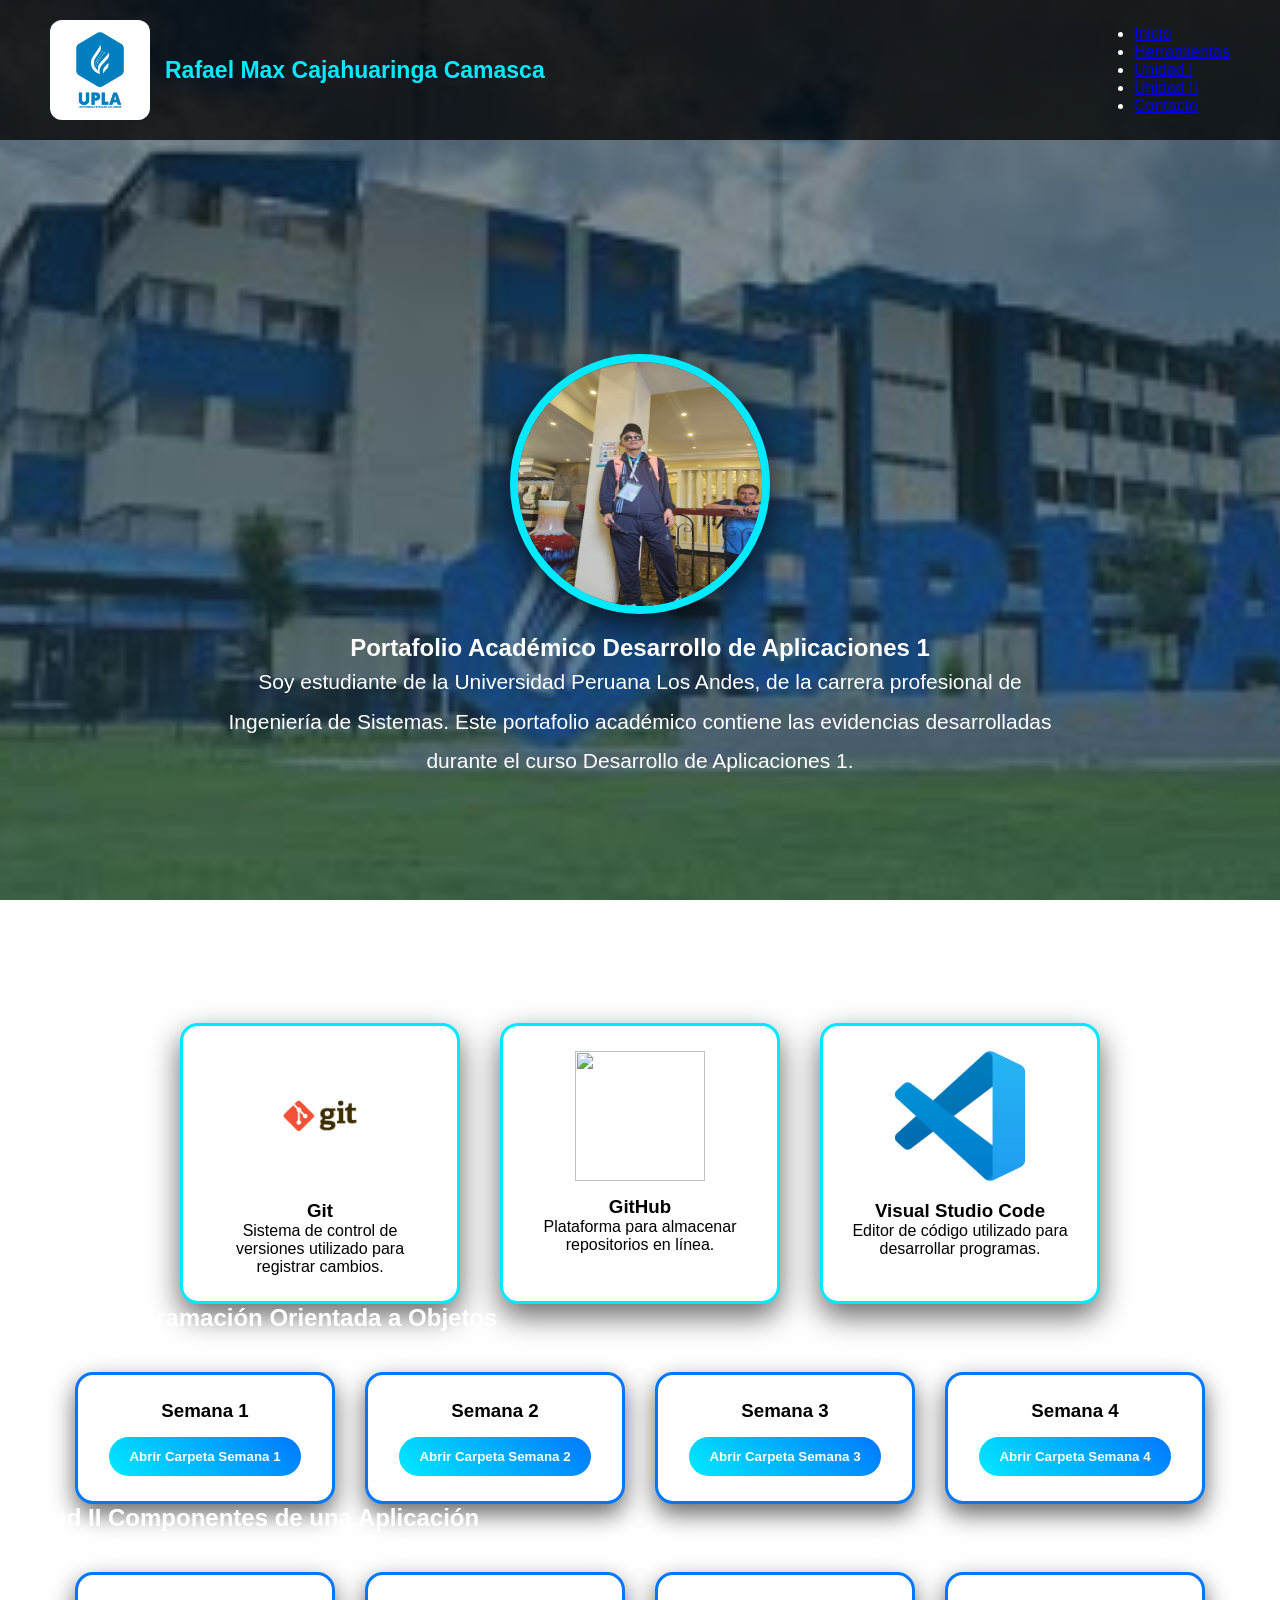
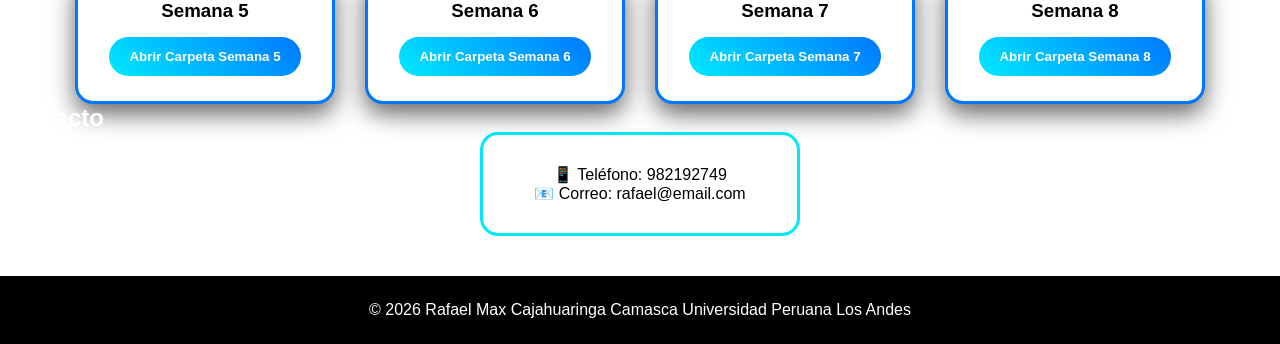
==== index.html @ 5b0b373f "SI RAFA" ====
<!DOCTYPE html>
<html lang="es">

<head>

<meta charset="UTF-8">
<meta name="viewport" content="width=device-width, initial-scale=1.0">

<title>Portafolio Académico</title>

<link rel="stylesheet" href="styles.css">

<link rel="stylesheet"
href="https://cdnjs.cloudflare.com/ajax/libs/font-awesome/6.5.0/css/all.min.css">

</head>

<body>

<!-- NAVBAR -->

<nav>

<div class="logo">

<img src="logo.png" class="logo-img">

<span>
Rafael Max Cajahuaringa Camasca
</span>

</div>

<ul>

<li><a href="#inicio">Inicio</a></li>
<li><a href="#herramientas">Herramientas</a></li>
<li><a href="#unidad1">Unidad I</a></li>
<li><a href="#unidad2">Unidad II</a></li>
<li><a href="#contacto">Contacto</a></li>

</ul>

</nav>

<!-- HERO -->

<section id="inicio" class="hero">

<img src="Rafa.jpeg" class="foto-perfil">

<h1>

Portafolio Académico  
Desarrollo de Aplicaciones 1

</h1>

<p class="descripcion">

Soy estudiante de la Universidad Peruana Los Andes,
de la carrera profesional de Ingeniería de Sistemas.
Este portafolio académico contiene las evidencias
desarrolladas durante el curso Desarrollo de Aplicaciones 1.

</p>

</section>

<!-- HERRAMIENTAS -->

<section id="herramientas">

<h2>Herramientas Utilizadas</h2>

<div class="tools">

<div class="tool">

<img src="GITP.png">

<h3>Git</h3>

<p>

Sistema de control de versiones
utilizado para registrar cambios.

</p>

</div>

<div class="tool">

<img src="GIB.jpg">

<h3>GitHub</h3>

<p>

Plataforma para almacenar
repositorios en línea.

</p>

</div>

<div class="tool">

<img src="VISUAL.jpg">

<h3>Visual Studio Code</h3>

<p>

Editor de código utilizado
para desarrollar programas.

</p>

</div>

</div>

</section>

<!-- UNIDAD I -->

<section id="unidad1">

<h2>

Unidad I  
Programación Orientada a Objetos

</h2>

<div class="galeria">

<div class="semana">

<h3>Semana 1</h3>

<a href="Semana1/">

<button>
Abrir Carpeta Semana 1
</button>

</a>

</div>

<div class="semana">

<h3>Semana 2</h3>

<a href="Semana2/">

<button>
Abrir Carpeta Semana 2
</button>

</a>

</div>

<div class="semana">

<h3>Semana 3</h3>

<a href="Semana3/">

<button>
Abrir Carpeta Semana 3
</button>

</a>

</div>

<div class="semana">

<h3>Semana 4</h3>

<a href="Semana4/">

<button>
Abrir Carpeta Semana 4
</button>

</a>

</div>

</div>

</section>

<!-- UNIDAD II -->

<section id="unidad2">

<h2>

Unidad II  
Componentes de una Aplicación

</h2>

<div class="galeria">

<div class="semana">

<h3>Semana 5</h3>

<a href="Semana5/">

<button>
Abrir Carpeta Semana 5
</button>

</a>

</div>

<div class="semana">

<h3>Semana 6</h3>

<a href="Semana6/">

<button>
Abrir Carpeta Semana 6
</button>

</a>

</div>

<div class="semana">

<h3>Semana 7</h3>

<a href="Semana7/">

<button>
Abrir Carpeta Semana 7
</button>

</a>

</div>

<div class="semana">

<h3>Semana 8</h3>

<a href="Semana8/">

<button>
Abrir Carpeta Semana 8
</button>

</a>

</div>

</div>

</section>

<!-- CONTACTO -->

<section id="contacto">

<h2>Contacto</h2>

<div class="contacto-box">

<p>
📱 Teléfono: 982192749
</p>

<p>
📧 Correo: rafael@email.com
</p>

</div>

</section>

<footer>

<p>

© 2026  
Rafael Max Cajahuaringa Camasca  
Universidad Peruana Los Andes

</p>

</footer>

</body>

</html>
---- styles.css ----
*{
margin:0;
padding:0;
box-sizing:border-box;
font-family:'Segoe UI',sans-serif;
}

/* FONDO UPLA MENOS OPACO */

body{

background:
linear-gradient(
rgba(15,32,39,0.55),
rgba(32,58,67,0.55),
rgba(44,83,100,0.55)
),
url("UPLA.jpg");

background-size:cover;
background-position:center;
background-attachment:fixed;

color:white;

}

/* NAVBAR */

nav{

display:flex;
justify-content:space-between;
align-items:center;

padding:20px 50px;

background:rgba(0,0,0,0.75);

position:sticky;
top:0;

}

/* LOGO */

.logo{

display:flex;
align-items:center;
gap:15px;

font-size:23px;
font-weight:bold;

color:#00eaff;

}

.logo-img{

width:100px;
height:100px;

background:white;

padding:8px;

border-radius:12px;

}

/* HERO */

.hero{

min-height:95vh;

display:flex;
flex-direction:column;
align-items:center;
justify-content:center;

text-align:center;

padding:40px;

}

/* FOTO */

.foto-perfil{

width:260px;
height:260px;

border-radius:50%;

border:8px solid #00eaff;

margin-bottom:20px;

box-shadow:0 12px 35px rgba(0,0,0,0.7);

}

/* DESCRIPCION */

.descripcion{

width:70%;

font-size:21px;

line-height:1.9;

}

/* HERRAMIENTAS */

.tools{

display:flex;
justify-content:center;
gap:40px;
flex-wrap:wrap;

}

.tool{

background:white;
color:black;

padding:25px;

border-radius:18px;

width:280px;

text-align:center;

box-shadow:0 12px 30px rgba(0,0,0,0.6);

border:3px solid #00eaff;

}

.tool img{

width:130px;
height:130px;

object-fit:contain;

margin-bottom:15px;

}

/* GALERIA SEMANAS */

.galeria{

display:flex;
justify-content:center;
gap:30px;
flex-wrap:wrap;

margin-top:40px;

}

.semana{

background:white;
color:black;

padding:25px;

border-radius:18px;

width:260px;

text-align:center;

border:3px solid #0077ff;

box-shadow:0 10px 25px rgba(0,0,0,0.6);

}

.semana button{

margin-top:15px;

padding:12px 20px;

background:linear-gradient(
45deg,
#00eaff,
#0077ff
);

color:white;

border:none;

border-radius:25px;

font-weight:bold;

cursor:pointer;

}

.semana button:hover{

transform:scale(1.05);

}

/* CONTACTO */

.contacto-box{

background:white;
color:black;

padding:30px;

border-radius:18px;

width:320px;

margin:auto;

text-align:center;

border:3px solid #00eaff;

}

/* FOOTER */

footer{

background:black;

padding:25px;

text-align:center;

margin-top:40px;

}
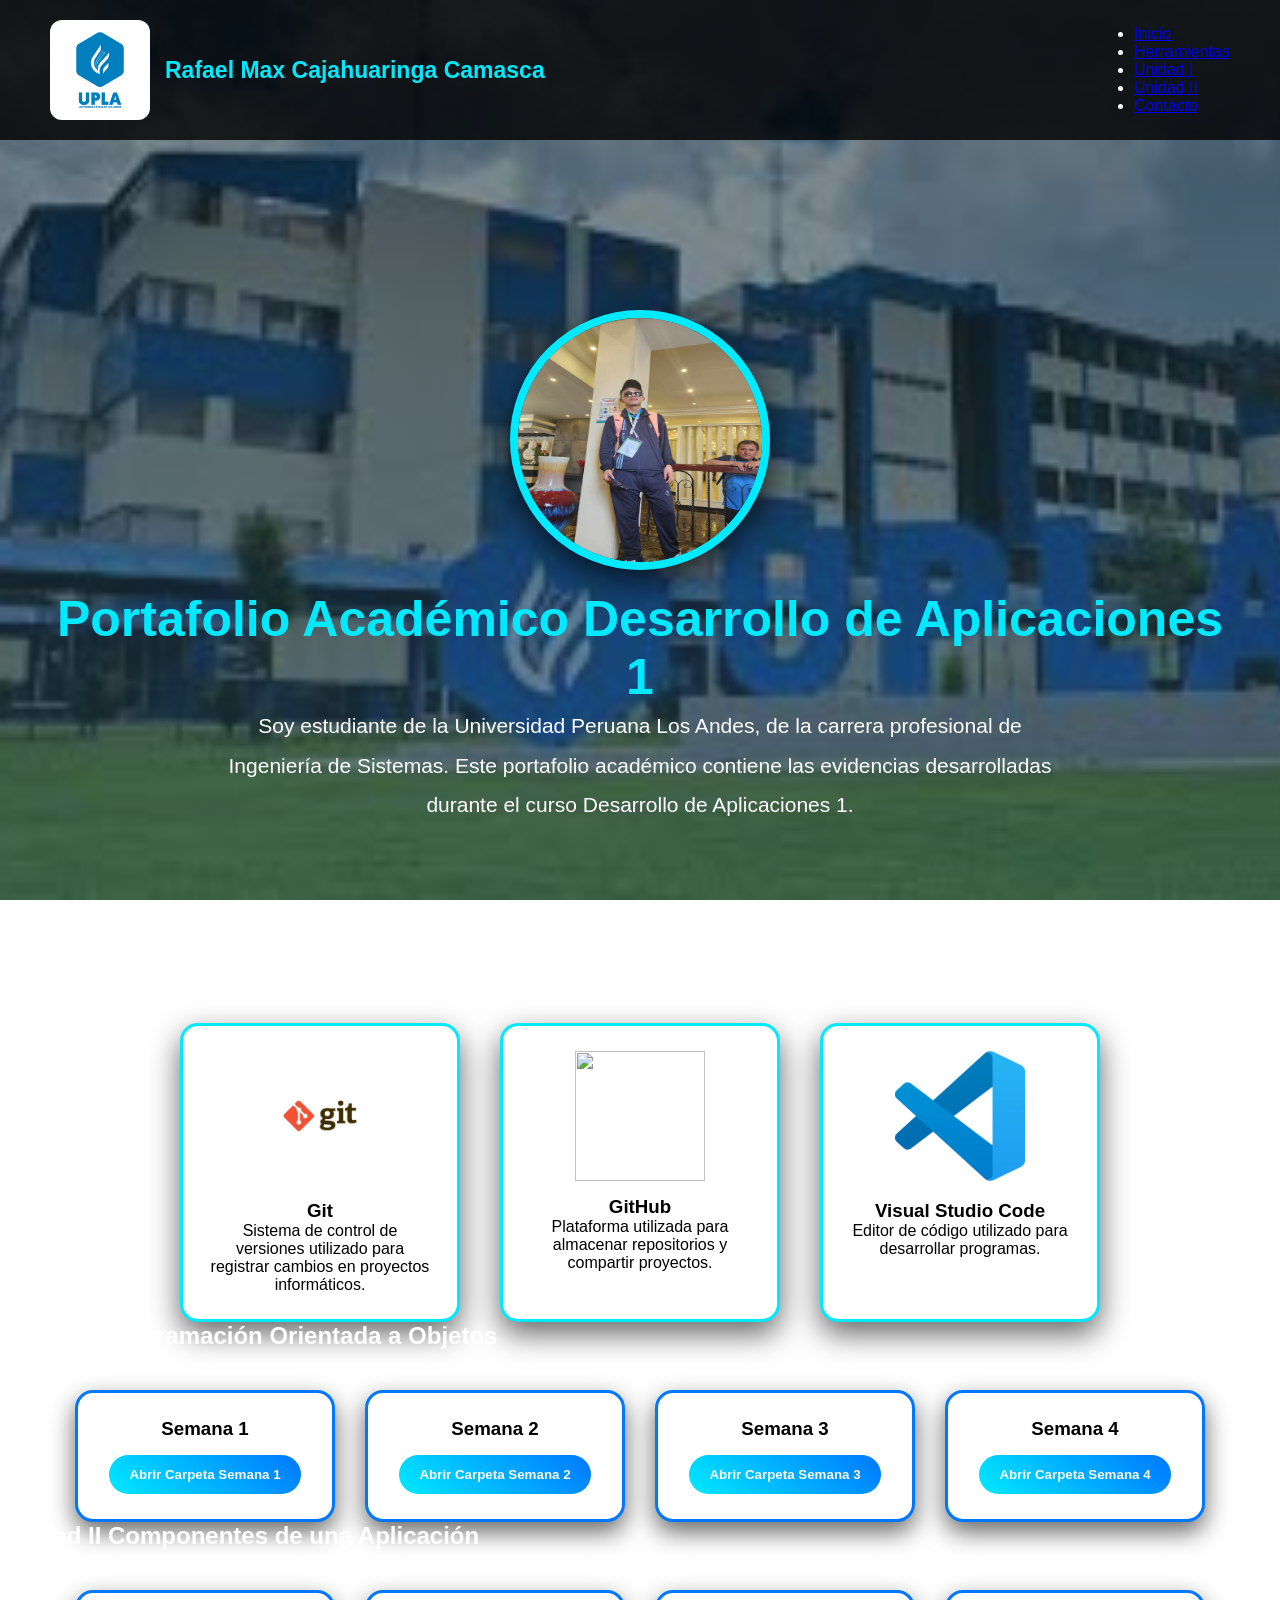
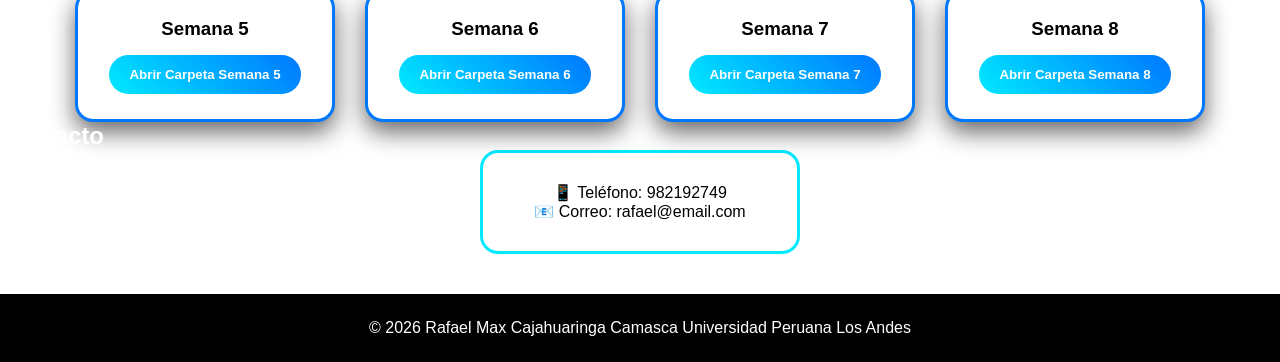
==== commit a37bdfd5: "RAFAFA" ====
--- a/index.html
+++ b/index.html
@@ -6,7 +6,7 @@
 <meta charset="UTF-8">
 <meta name="viewport" content="width=device-width, initial-scale=1.0">
 
-<title>Portafolio Académico</title>
+<title>Portafolio Académico - Rafael Max</title>
 
 <link rel="stylesheet" href="styles.css">
 
@@ -84,7 +84,8 @@
 <p>
 
 Sistema de control de versiones
-utilizado para registrar cambios.
+utilizado para registrar cambios
+en proyectos informáticos.
 
 </p>
 
@@ -98,8 +99,8 @@
 
 <p>
 
-Plataforma para almacenar
-repositorios en línea.
+Plataforma utilizada para almacenar
+repositorios y compartir proyectos.
 
 </p>
 
--- a/styles.css
+++ b/styles.css
@@ -5,7 +5,7 @@
 font-family:'Segoe UI',sans-serif;
 }
 
-/* FONDO UPLA MENOS OPACO */
+/* FONDO UPLA */
 
 body{
 
@@ -35,7 +35,7 @@
 
 padding:20px 50px;
 
-background:rgba(0,0,0,0.75);
+background:rgba(0,0,0,0.8);
 
 position:sticky;
 top:0;
@@ -104,14 +104,21 @@
 
 }
 
+/* TITULO */
+
+.hero h1{
+
+font-size:50px;
+color:#00eaff;
+
+}
+
 /* DESCRIPCION */
 
 .descripcion{
 
 width:70%;
-
 font-size:21px;
-
 line-height:1.9;
 
 }
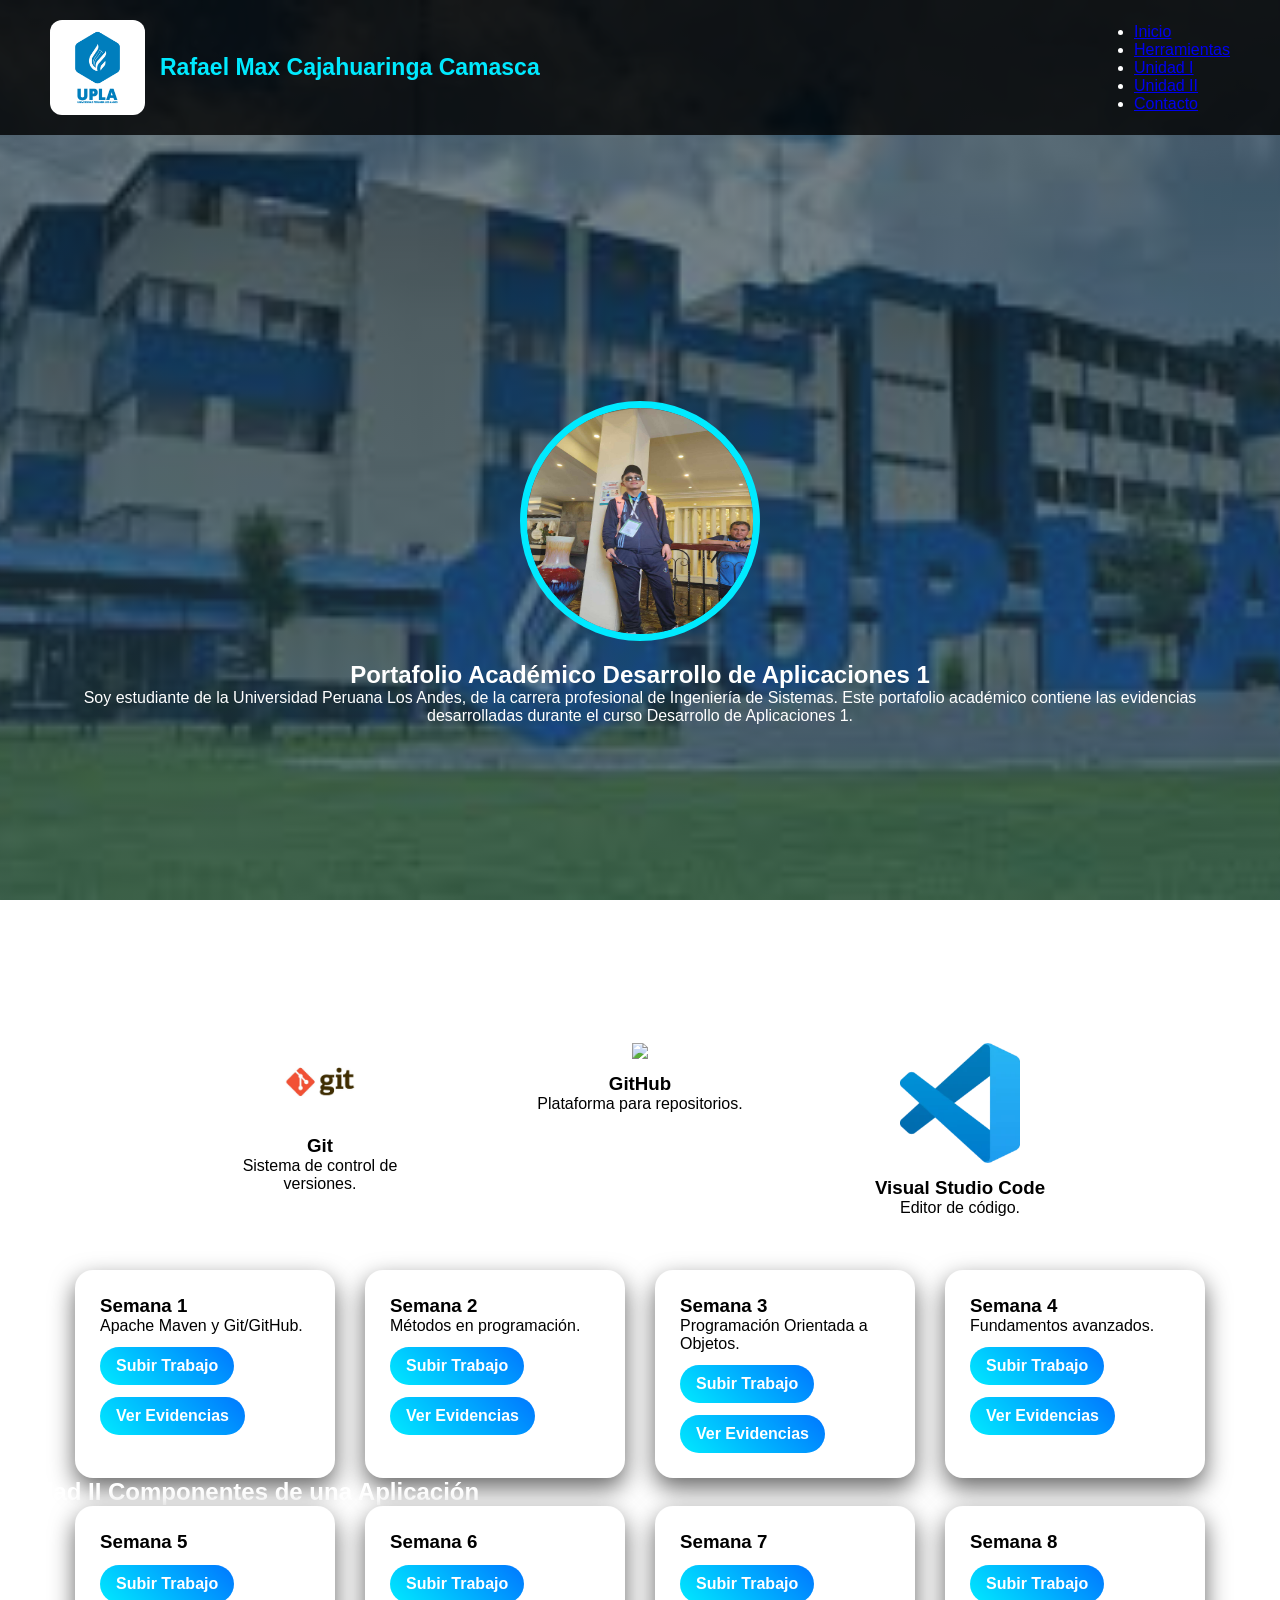
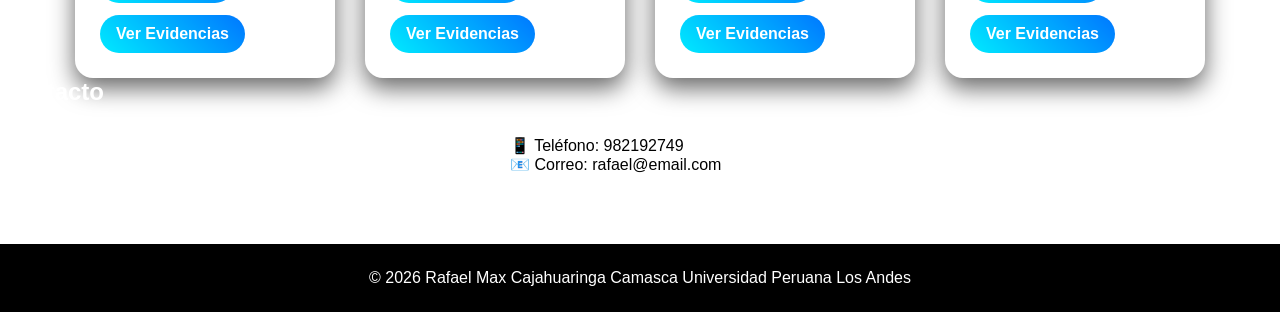
==== commit 998d2dfc: "RAFAE" ====
--- a/index.html
+++ b/index.html
@@ -6,7 +6,7 @@
 <meta charset="UTF-8">
 <meta name="viewport" content="width=device-width, initial-scale=1.0">
 
-<title>Portafolio Académico - Rafael Max</title>
+<title>Portafolio Académico</title>
 
 <link rel="stylesheet" href="styles.css">
 
@@ -82,11 +82,7 @@
 <h3>Git</h3>
 
 <p>
-
-Sistema de control de versiones
-utilizado para registrar cambios
-en proyectos informáticos.
-
+Sistema de control de versiones.
 </p>
 
 </div>
@@ -98,10 +94,7 @@
 <h3>GitHub</h3>
 
 <p>
-
-Plataforma utilizada para almacenar
-repositorios y compartir proyectos.
-
+Plataforma para repositorios.
 </p>
 
 </div>
@@ -113,10 +106,7 @@
 <h3>Visual Studio Code</h3>
 
 <p>
-
-Editor de código utilizado
-para desarrollar programas.
-
+Editor de código.
 </p>
 
 </div>
@@ -130,66 +120,80 @@
 <section id="unidad1">
 
 <h2>
-
 Unidad I  
 Programación Orientada a Objetos
-
 </h2>
 
-<div class="galeria">
-
-<div class="semana">
+<div class="cards">
+
+<div class="card">
 
 <h3>Semana 1</h3>
 
-<a href="Semana1/">
-
-<button>
-Abrir Carpeta Semana 1
-</button>
-
-</a>
-
-</div>
-
-<div class="semana">
+<p>
+Apache Maven y Git/GitHub.
+</p>
+
+<a href="#" class="btn-doc">
+Subir Trabajo
+</a>
+
+<a href="#" class="btn-doc">
+Ver Evidencias
+</a>
+
+</div>
+
+<div class="card">
 
 <h3>Semana 2</h3>
 
-<a href="Semana2/">
-
-<button>
-Abrir Carpeta Semana 2
-</button>
-
-</a>
-
-</div>
-
-<div class="semana">
+<p>
+Métodos en programación.
+</p>
+
+<a href="#" class="btn-doc">
+Subir Trabajo
+</a>
+
+<a href="#" class="btn-doc">
+Ver Evidencias
+</a>
+
+</div>
+
+<div class="card">
 
 <h3>Semana 3</h3>
 
-<a href="Semana3/">
-
-<button>
-Abrir Carpeta Semana 3
-</button>
-
-</a>
-
-</div>
-
-<div class="semana">
+<p>
+Programación Orientada a Objetos.
+</p>
+
+<a href="#" class="btn-doc">
+Subir Trabajo
+</a>
+
+<a href="#" class="btn-doc">
+Ver Evidencias
+</a>
+
+</div>
+
+<div class="card">
 
 <h3>Semana 4</h3>
 
-<a href="Semana4/">
-
-<button>
-Abrir Carpeta Semana 4
-</button>
-
+<p>
+Fundamentos avanzados.
+</p>
+
+<a href="#" class="btn-doc">
+Subir Trabajo
+</a>
+
+<a href="#" class="btn-doc">
+Ver Evidencias
 </a>
 
 </div>
@@ -203,66 +207,64 @@
 <section id="unidad2">
 
 <h2>
-
 Unidad II  
 Componentes de una Aplicación
-
 </h2>
 
-<div class="galeria">
-
-<div class="semana">
+<div class="cards">
+
+<div class="card">
 
 <h3>Semana 5</h3>
 
-<a href="Semana5/">
-
-<button>
-Abrir Carpeta Semana 5
-</button>
-
-</a>
-
-</div>
-
-<div class="semana">
+<a href="#" class="btn-doc">
+Subir Trabajo
+</a>
+
+<a href="#" class="btn-doc">
+Ver Evidencias
+</a>
+
+</div>
+
+<div class="card">
 
 <h3>Semana 6</h3>
 
-<a href="Semana6/">
-
-<button>
-Abrir Carpeta Semana 6
-</button>
-
-</a>
-
-</div>
-
-<div class="semana">
+<a href="#" class="btn-doc">
+Subir Trabajo
+</a>
+
+<a href="#" class="btn-doc">
+Ver Evidencias
+</a>
+
+</div>
+
+<div class="card">
 
 <h3>Semana 7</h3>
 
-<a href="Semana7/">
-
-<button>
-Abrir Carpeta Semana 7
-</button>
-
-</a>
-
-</div>
-
-<div class="semana">
+<a href="#" class="btn-doc">
+Subir Trabajo
+</a>
+
+<a href="#" class="btn-doc">
+Ver Evidencias
+</a>
+
+</div>
+
+<div class="card">
 
 <h3>Semana 8</h3>
 
-<a href="Semana8/">
-
-<button>
-Abrir Carpeta Semana 8
-</button>
-
+<a href="#" class="btn-doc">
+Subir Trabajo
+</a>
+
+<a href="#" class="btn-doc">
+Ver Evidencias
 </a>
 
 </div>
--- a/styles.css
+++ b/styles.css
@@ -5,15 +5,15 @@
 font-family:'Segoe UI',sans-serif;
 }
 
-/* FONDO UPLA */
+/* FONDO */
 
 body{
 
 background:
 linear-gradient(
-rgba(15,32,39,0.55),
-rgba(32,58,67,0.55),
-rgba(44,83,100,0.55)
+rgba(15,32,39,0.6),
+rgba(32,58,67,0.6),
+rgba(44,83,100,0.6)
 ),
 url("UPLA.jpg");
 
@@ -42,8 +42,6 @@
 
 }
 
-/* LOGO */
-
 .logo{
 
 display:flex;
@@ -59,8 +57,8 @@
 
 .logo-img{
 
-width:100px;
-height:100px;
+width:95px;
+height:95px;
 
 background:white;
 
@@ -87,120 +85,56 @@
 
 }
 
-/* FOTO */
-
 .foto-perfil{
 
+width:240px;
+height:240px;
+
+border-radius:50%;
+
+border:7px solid #00eaff;
+
+margin-bottom:20px;
+
+}
+
+/* CARDS */
+
+.cards{
+
+display:flex;
+justify-content:center;
+flex-wrap:wrap;
+
+gap:30px;
+
+}
+
+.card{
+
+background:white;
+color:black;
+
+padding:25px;
+
 width:260px;
-height:260px;
-
-border-radius:50%;
-
-border:8px solid #00eaff;
-
-margin-bottom:20px;
-
-box-shadow:0 12px 35px rgba(0,0,0,0.7);
-
-}
-
-/* TITULO */
-
-.hero h1{
-
-font-size:50px;
-color:#00eaff;
-
-}
-
-/* DESCRIPCION */
-
-.descripcion{
-
-width:70%;
-font-size:21px;
-line-height:1.9;
-
-}
-
-/* HERRAMIENTAS */
-
-.tools{
-
-display:flex;
-justify-content:center;
-gap:40px;
-flex-wrap:wrap;
-
-}
-
-.tool{
-
-background:white;
-color:black;
-
-padding:25px;
 
 border-radius:18px;
 
-width:280px;
-
-text-align:center;
-
-box-shadow:0 12px 30px rgba(0,0,0,0.6);
-
-border:3px solid #00eaff;
-
-}
-
-.tool img{
-
-width:130px;
-height:130px;
-
-object-fit:contain;
-
-margin-bottom:15px;
-
-}
-
-/* GALERIA SEMANAS */
-
-.galeria{
-
-display:flex;
-justify-content:center;
-gap:30px;
-flex-wrap:wrap;
-
-margin-top:40px;
-
-}
-
-.semana{
-
-background:white;
-color:black;
-
-padding:25px;
-
-border-radius:18px;
-
-width:260px;
-
-text-align:center;
-
-border:3px solid #0077ff;
-
 box-shadow:0 10px 25px rgba(0,0,0,0.6);
 
 }
 
-.semana button{
-
-margin-top:15px;
-
-padding:12px 20px;
+/* BOTONES IMPORTANTES */
+
+.btn-doc{
+
+display:inline-block;
+
+margin-top:12px;
+margin-right:6px;
+
+padding:10px 16px;
 
 background:linear-gradient(
 45deg,
@@ -210,22 +144,53 @@
 
 color:white;
 
-border:none;
-
 border-radius:25px;
 
+text-decoration:none;
+
 font-weight:bold;
 
-cursor:pointer;
-
-}
-
-.semana button:hover{
+}
+
+.btn-doc:hover{
 
 transform:scale(1.05);
 
 }
 
+/* HERRAMIENTAS */
+
+.tools{
+
+display:flex;
+justify-content:center;
+gap:40px;
+flex-wrap:wrap;
+
+}
+
+.tool{
+
+background:white;
+color:black;
+
+padding:25px;
+
+border-radius:18px;
+
+width:280px;
+
+text-align:center;
+
+}
+
+.tool img{
+
+width:120px;
+margin-bottom:10px;
+
+}
+
 /* CONTACTO */
 
 .contacto-box{
@@ -241,22 +206,18 @@
 
 margin:auto;
 
+}
+
+/* FOOTER */
+
+footer{
+
+background:black;
+
+padding:25px;
+
 text-align:center;
 
-border:3px solid #00eaff;
-
-}
-
-/* FOOTER */
-
-footer{
-
-background:black;
-
-padding:25px;
-
-text-align:center;
-
 margin-top:40px;
 
 }
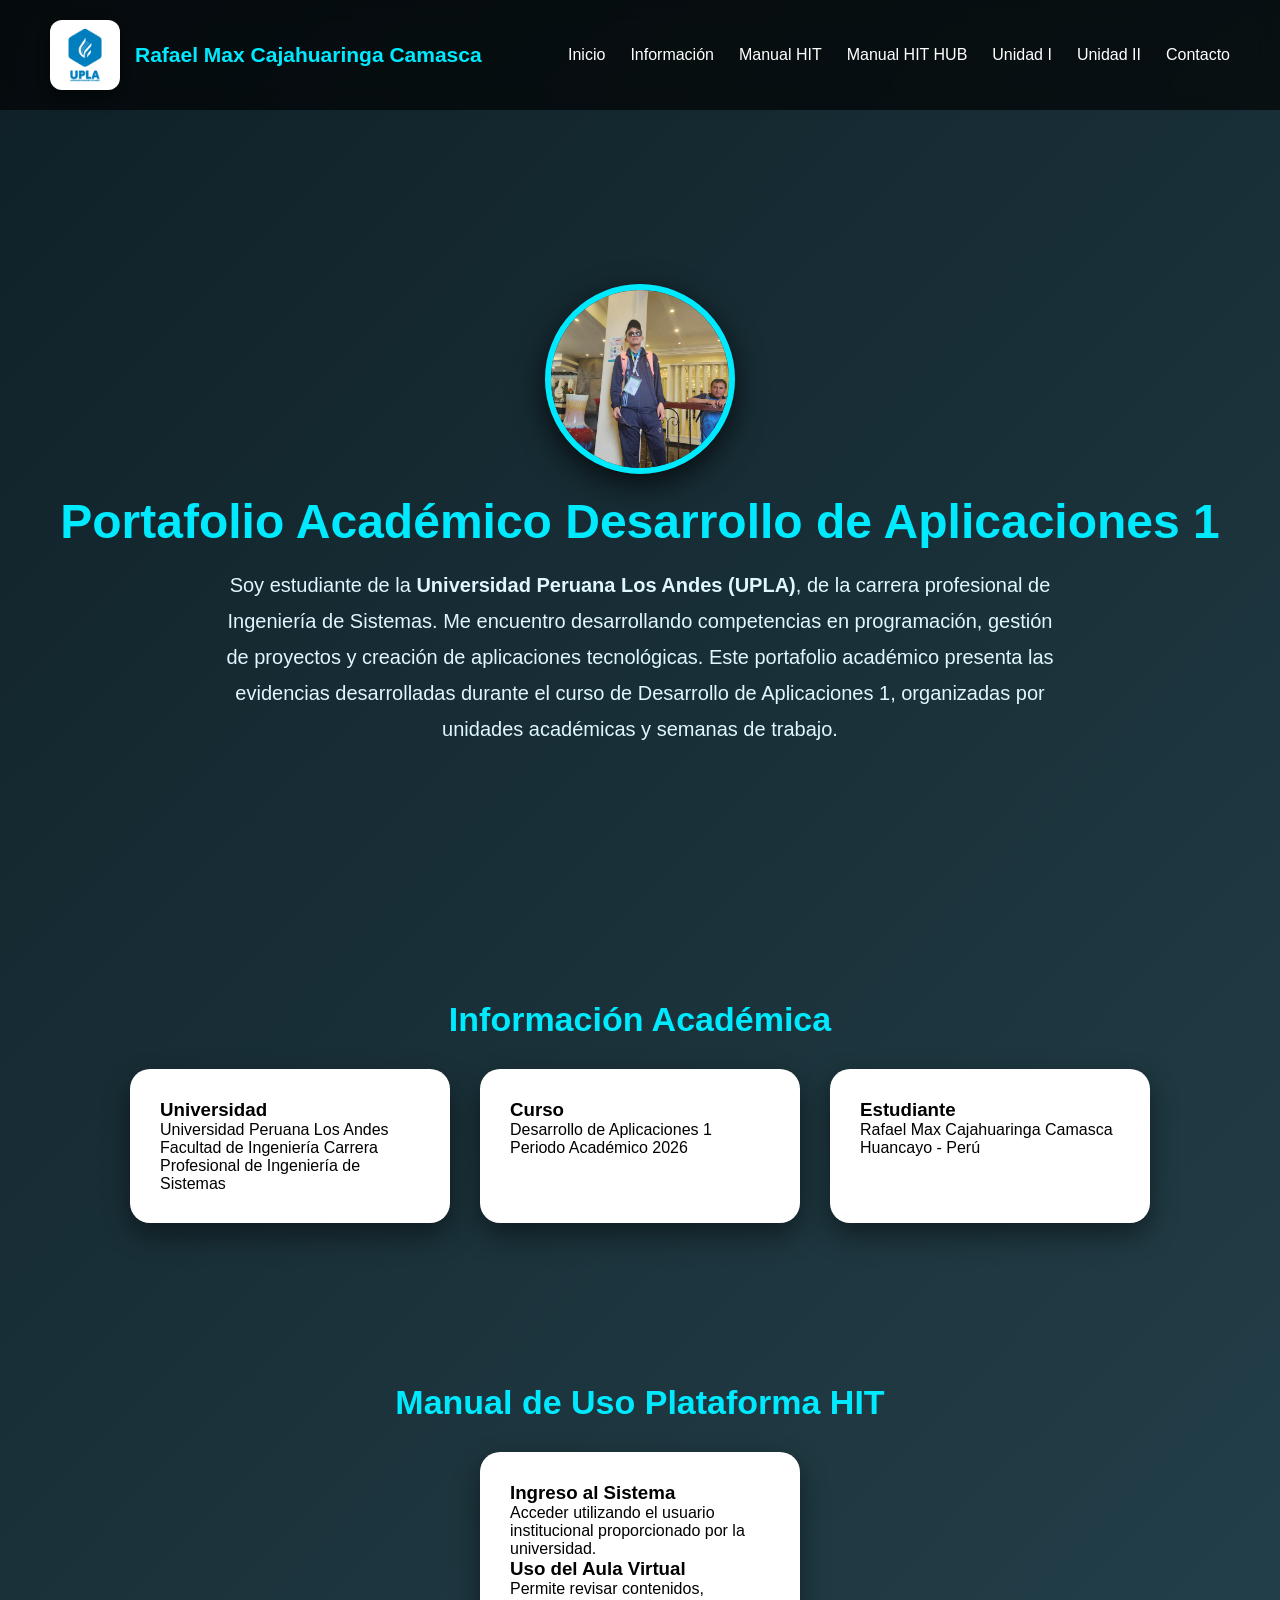
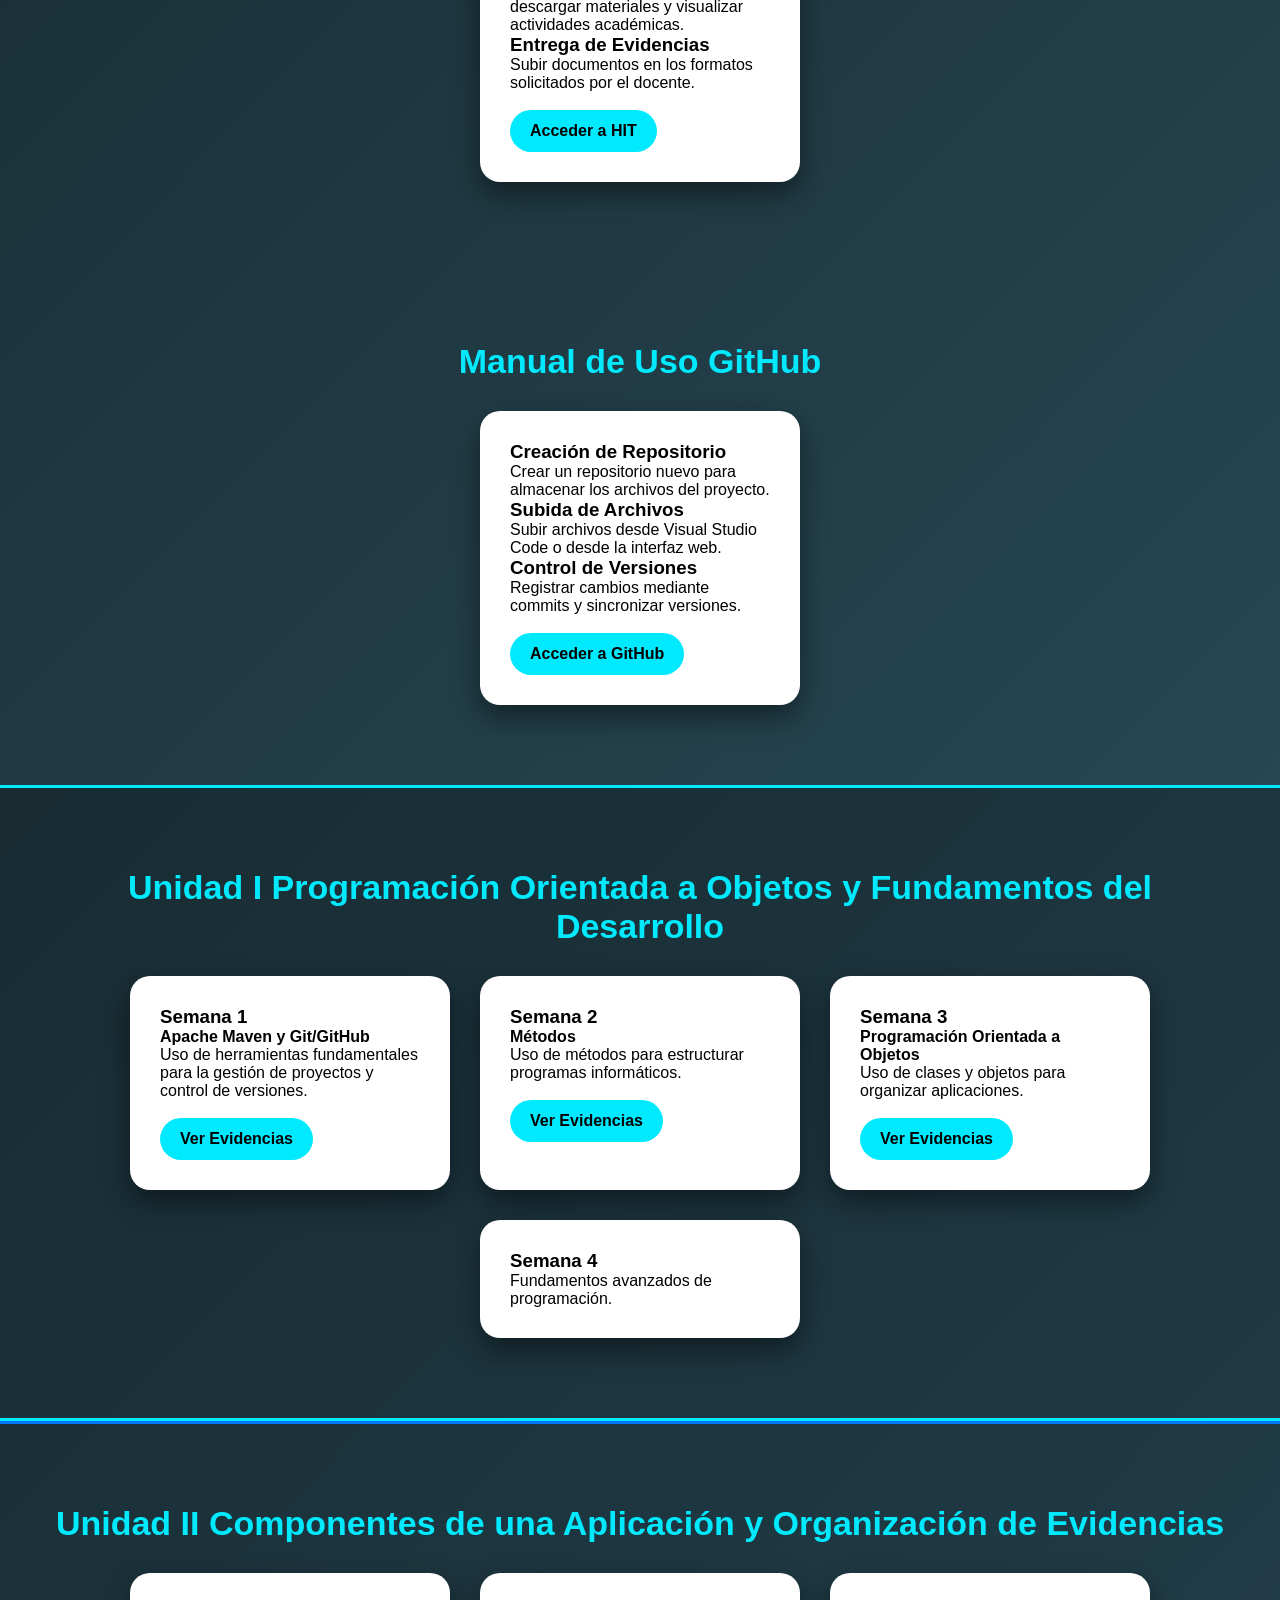
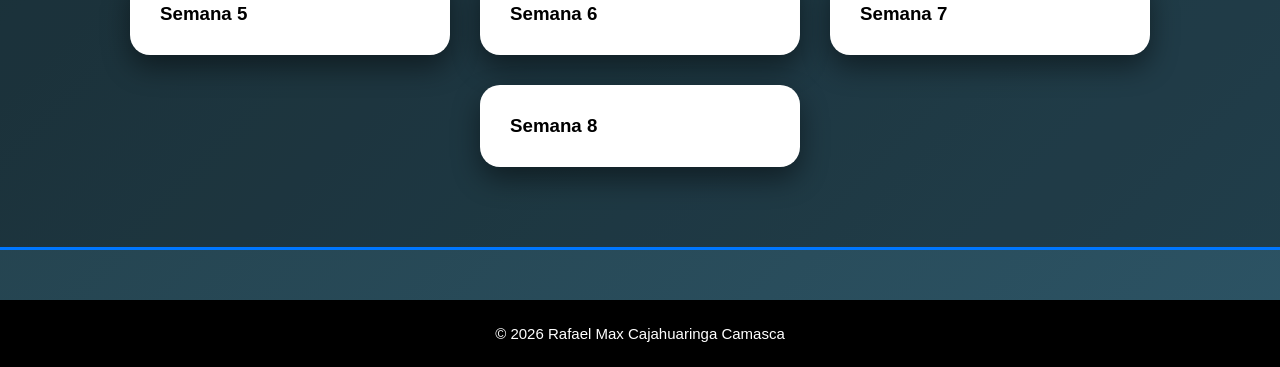
==== commit 6b40ac40: "RAFAEL CC" ====
--- a/index.html
+++ b/index.html
@@ -34,7 +34,9 @@
 <ul>
 
 <li><a href="#inicio">Inicio</a></li>
-<li><a href="#herramientas">Herramientas</a></li>
+<li><a href="#info">Información</a></li>
+<li><a href="#hit">Manual HIT</a></li>
+<li><a href="#github">Manual HIT HUB</a></li>
 <li><a href="#unidad1">Unidad I</a></li>
 <li><a href="#unidad2">Unidad II</a></li>
 <li><a href="#contacto">Contacto</a></li>
@@ -47,6 +49,8 @@
 
 <section id="inicio" class="hero">
 
+<!-- FOTO PERSONAL -->
+
 <img src="Rafa.jpeg" class="foto-perfil">
 
 <h1>
@@ -58,56 +62,166 @@
 
 <p class="descripcion">
 
-Soy estudiante de la Universidad Peruana Los Andes,
+Soy estudiante de la <b>Universidad Peruana Los Andes (UPLA)</b>,
 de la carrera profesional de Ingeniería de Sistemas.
-Este portafolio académico contiene las evidencias
-desarrolladas durante el curso Desarrollo de Aplicaciones 1.
-
-</p>
-
-</section>
-
-<!-- HERRAMIENTAS -->
-
-<section id="herramientas">
-
-<h2>Herramientas Utilizadas</h2>
-
-<div class="tools">
-
-<div class="tool">
-
-<img src="GITP.png">
-
-<h3>Git</h3>
-
-<p>
-Sistema de control de versiones.
-</p>
-
-</div>
-
-<div class="tool">
-
-<img src="GIB.jpg">
-
-<h3>GitHub</h3>
-
-<p>
-Plataforma para repositorios.
-</p>
-
-</div>
-
-<div class="tool">
-
-<img src="VISUAL.jpg">
-
-<h3>Visual Studio Code</h3>
-
-<p>
-Editor de código.
-</p>
+Me encuentro desarrollando competencias en programación,
+gestión de proyectos y creación de aplicaciones tecnológicas.
+
+Este portafolio académico presenta las evidencias
+desarrolladas durante el curso de Desarrollo
+de Aplicaciones 1, organizadas por unidades
+académicas y semanas de trabajo.
+
+</p>
+
+</section>
+
+<!-- INFORMACION -->
+
+<section id="info">
+
+<h2>Información Académica</h2>
+
+<div class="cards">
+
+<div class="card">
+
+<h3>Universidad</h3>
+
+<p>
+
+Universidad Peruana Los Andes  
+Facultad de Ingeniería  
+Carrera Profesional de Ingeniería de Sistemas  
+
+</p>
+
+</div>
+
+<div class="card">
+
+<h3>Curso</h3>
+
+<p>
+
+Desarrollo de Aplicaciones 1  
+Periodo Académico 2026  
+
+</p>
+
+</div>
+
+<div class="card">
+
+<h3>Estudiante</h3>
+
+<p>
+
+Rafael Max Cajahuaringa Camasca  
+Huancayo - Perú  
+
+</p>
+
+</div>
+
+</div>
+
+</section>
+
+<!-- MANUAL HIT -->
+
+<section id="hit">
+
+<h2>Manual de Uso Plataforma HIT</h2>
+
+<div class="cards">
+
+<div class="card">
+
+<h3>Ingreso al Sistema</h3>
+
+<p>
+
+Acceder utilizando el usuario institucional
+proporcionado por la universidad.
+
+</p>
+
+<h3>Uso del Aula Virtual</h3>
+
+<p>
+
+Permite revisar contenidos,
+descargar materiales y visualizar
+actividades académicas.
+
+</p>
+
+<h3>Entrega de Evidencias</h3>
+
+<p>
+
+Subir documentos en los formatos
+solicitados por el docente.
+
+</p>
+
+<a href="#" class="btn-doc">
+
+Acceder a HIT
+
+</a>
+
+</div>
+
+</div>
+
+</section>
+
+<!-- MANUAL GITHUB -->
+
+<section id="github">
+
+<h2>Manual de Uso GitHub</h2>
+
+<div class="cards">
+
+<div class="card">
+
+<h3>Creación de Repositorio</h3>
+
+<p>
+
+Crear un repositorio nuevo
+para almacenar los archivos del proyecto.
+
+</p>
+
+<h3>Subida de Archivos</h3>
+
+<p>
+
+Subir archivos desde Visual Studio Code
+o desde la interfaz web.
+
+</p>
+
+<h3>Control de Versiones</h3>
+
+<p>
+
+Registrar cambios mediante commits
+y sincronizar versiones.
+
+</p>
+
+<a href="https://github.com"
+target="_blank"
+class="btn-doc">
+
+Acceder a GitHub
+
+</a>
 
 </div>
 
@@ -120,8 +234,11 @@
 <section id="unidad1">
 
 <h2>
+
 Unidad I  
-Programación Orientada a Objetos
+Programación Orientada a Objetos  
+y Fundamentos del Desarrollo
+
 </h2>
 
 <div class="cards">
@@ -130,16 +247,21 @@
 
 <h3>Semana 1</h3>
 
-<p>
-Apache Maven y Git/GitHub.
-</p>
-
-<a href="#" class="btn-doc">
-Subir Trabajo
-</a>
-
-<a href="#" class="btn-doc">
+<h4>Apache Maven y Git/GitHub</h4>
+
+<p>
+
+Uso de herramientas fundamentales
+para la gestión de proyectos
+y control de versiones.
+
+</p>
+
+<a href="semana1/index.html"
+class="btn-doc">
+
 Ver Evidencias
+
 </a>
 
 </div>
@@ -148,16 +270,20 @@
 
 <h3>Semana 2</h3>
 
-<p>
-Métodos en programación.
-</p>
-
-<a href="#" class="btn-doc">
-Subir Trabajo
-</a>
-
-<a href="#" class="btn-doc">
+<h4>Métodos</h4>
+
+<p>
+
+Uso de métodos para estructurar
+programas informáticos.
+
+</p>
+
+<a href="semana2/index.html"
+class="btn-doc">
+
 Ver Evidencias
+
 </a>
 
 </div>
@@ -166,16 +292,20 @@
 
 <h3>Semana 3</h3>
 
-<p>
-Programación Orientada a Objetos.
-</p>
-
-<a href="#" class="btn-doc">
-Subir Trabajo
-</a>
-
-<a href="#" class="btn-doc">
+<h4>Programación Orientada a Objetos</h4>
+
+<p>
+
+Uso de clases y objetos
+para organizar aplicaciones.
+
+</p>
+
+<a href="semana3/index.html"
+class="btn-doc">
+
 Ver Evidencias
+
 </a>
 
 </div>
@@ -185,16 +315,11 @@
 <h3>Semana 4</h3>
 
 <p>
-Fundamentos avanzados.
-</p>
-
-<a href="#" class="btn-doc">
-Subir Trabajo
-</a>
-
-<a href="#" class="btn-doc">
-Ver Evidencias
-</a>
+
+Fundamentos avanzados
+de programación.
+
+</p>
 
 </div>
 
@@ -207,87 +332,19 @@
 <section id="unidad2">
 
 <h2>
+
 Unidad II  
-Componentes de una Aplicación
+Componentes de una Aplicación  
+y Organización de Evidencias
+
 </h2>
 
 <div class="cards">
 
-<div class="card">
-
-<h3>Semana 5</h3>
-
-<a href="#" class="btn-doc">
-Subir Trabajo
-</a>
-
-<a href="#" class="btn-doc">
-Ver Evidencias
-</a>
-
-</div>
-
-<div class="card">
-
-<h3>Semana 6</h3>
-
-<a href="#" class="btn-doc">
-Subir Trabajo
-</a>
-
-<a href="#" class="btn-doc">
-Ver Evidencias
-</a>
-
-</div>
-
-<div class="card">
-
-<h3>Semana 7</h3>
-
-<a href="#" class="btn-doc">
-Subir Trabajo
-</a>
-
-<a href="#" class="btn-doc">
-Ver Evidencias
-</a>
-
-</div>
-
-<div class="card">
-
-<h3>Semana 8</h3>
-
-<a href="#" class="btn-doc">
-Subir Trabajo
-</a>
-
-<a href="#" class="btn-doc">
-Ver Evidencias
-</a>
-
-</div>
-
-</div>
-
-</section>
-
-<!-- CONTACTO -->
-
-<section id="contacto">
-
-<h2>Contacto</h2>
-
-<div class="contacto-box">
-
-<p>
-📱 Teléfono: 982192749
-</p>
-
-<p>
-📧 Correo: rafael@email.com
-</p>
+<div class="card"><h3>Semana 5</h3></div>
+<div class="card"><h3>Semana 6</h3></div>
+<div class="card"><h3>Semana 7</h3></div>
+<div class="card"><h3>Semana 8</h3></div>
 
 </div>
 
@@ -299,7 +356,6 @@
 
 © 2026  
 Rafael Max Cajahuaringa Camasca  
-Universidad Peruana Los Andes
 
 </p>
 
--- a/styles.css
+++ b/styles.css
@@ -1,27 +1,26 @@
+/* RESET */
+
 *{
 margin:0;
 padding:0;
 box-sizing:border-box;
-font-family:'Segoe UI',sans-serif;
+font-family:'Segoe UI', 'Trebuchet MS', sans-serif;
 }
 
 /* FONDO */
 
 body{
 
-background:
-linear-gradient(
-rgba(15,32,39,0.6),
-rgba(32,58,67,0.6),
-rgba(44,83,100,0.6)
-),
-url("UPLA.jpg");
-
-background-size:cover;
-background-position:center;
-background-attachment:fixed;
+background: linear-gradient(
+135deg,
+#0f2027,
+#203a43,
+#2c5364
+);
 
 color:white;
+
+scroll-behavior:smooth;
 
 }
 
@@ -35,49 +34,92 @@
 
 padding:20px 50px;
 
-background:rgba(0,0,0,0.8);
+background:rgba(0,0,0,0.65);
 
 position:sticky;
 top:0;
 
-}
+backdrop-filter:blur(10px);
+
+z-index:1000;
+
+}
+
+/* LOGO */
 
 .logo{
 
 display:flex;
 align-items:center;
+
 gap:15px;
 
-font-size:23px;
+font-size:21px;
 font-weight:bold;
 
 color:#00eaff;
 
 }
 
+/* LOGO UPLA */
+
 .logo-img{
 
-width:95px;
-height:95px;
+width:70px;
+height:70px;
+
+object-fit:contain;
 
 background:white;
 
-padding:8px;
-
 border-radius:12px;
 
+padding:6px;
+
+box-shadow:0 6px 15px rgba(0,0,0,0.5);
+
+}
+
+/* MENU */
+
+nav ul{
+
+list-style:none;
+
+display:flex;
+
+gap:25px;
+
+}
+
+nav ul li a{
+
+color:white;
+
+text-decoration:none;
+
+font-weight:500;
+
+transition:0.3s;
+
+}
+
+nav ul li a:hover{
+
+color:#00eaff;
+
 }
 
 /* HERO */
 
 .hero{
 
-min-height:95vh;
+min-height:90vh;
 
 display:flex;
 flex-direction:column;
+justify-content:center;
 align-items:center;
-justify-content:center;
 
 text-align:center;
 
@@ -85,16 +127,70 @@
 
 }
 
+/* FOTO PERFIL */
+
 .foto-perfil{
 
-width:240px;
-height:240px;
+width:190px;
+height:190px;
 
 border-radius:50%;
 
-border:7px solid #00eaff;
+object-fit:cover;
+
+border:6px solid #00eaff;
 
 margin-bottom:20px;
+
+box-shadow:0 10px 30px rgba(0,0,0,0.7);
+
+}
+
+/* TITULO */
+
+.hero h1{
+
+font-size:48px;
+
+color:#00eaff;
+
+margin-bottom:18px;
+
+}
+
+/* DESCRIPCION */
+
+.descripcion{
+
+font-size:20px;
+
+width:70%;
+
+line-height:1.8;
+
+color:#e0f7ff;
+
+}
+
+/* SECCIONES */
+
+section{
+
+padding:80px 40px;
+
+text-align:center;
+
+}
+
+/* TITULOS */
+
+h2{
+
+font-size:34px;
+
+color:#00eaff;
+
+margin-bottom:30px;
 
 }
 
@@ -110,114 +206,104 @@
 
 }
 
+/* CARD */
+
 .card{
 
 background:white;
+
 color:black;
 
+padding:30px;
+
+width:320px;
+
+border-radius:20px;
+
+box-shadow:0 12px 28px rgba(0,0,0,0.45);
+
+transition:0.3s;
+
+text-align:left;
+
+}
+
+/* HOVER */
+
+.card:hover{
+
+transform:translateY(-12px);
+
+box-shadow:0 18px 35px rgba(0,0,0,0.6);
+
+}
+
+/* BOTONES */
+
+.btn-doc{
+
+display:inline-block;
+
+margin-top:18px;
+
+padding:12px 20px;
+
+background:#00eaff;
+
+color:black;
+
+border-radius:30px;
+
+text-decoration:none;
+
+font-weight:bold;
+
+transition:0.3s;
+
+}
+
+.btn-doc:hover{
+
+background:#0077ff;
+
+color:white;
+
+}
+
+/* UNIDADES */
+
+#unidad1{
+
+background:rgba(0,0,0,0.25);
+
+border-top:3px solid #00eaff;
+
+border-bottom:3px solid #00eaff;
+
+}
+
+#unidad2{
+
+background:rgba(0,0,0,0.25);
+
+border-top:3px solid #0077ff;
+
+border-bottom:3px solid #0077ff;
+
+}
+
+/* FOOTER */
+
+footer{
+
+background:black;
+
 padding:25px;
 
-width:260px;
-
-border-radius:18px;
-
-box-shadow:0 10px 25px rgba(0,0,0,0.6);
-
-}
-
-/* BOTONES IMPORTANTES */
-
-.btn-doc{
-
-display:inline-block;
-
-margin-top:12px;
-margin-right:6px;
-
-padding:10px 16px;
-
-background:linear-gradient(
-45deg,
-#00eaff,
-#0077ff
-);
-
-color:white;
-
-border-radius:25px;
-
-text-decoration:none;
-
-font-weight:bold;
-
-}
-
-.btn-doc:hover{
-
-transform:scale(1.05);
-
-}
-
-/* HERRAMIENTAS */
-
-.tools{
-
-display:flex;
-justify-content:center;
-gap:40px;
-flex-wrap:wrap;
-
-}
-
-.tool{
-
-background:white;
-color:black;
-
-padding:25px;
-
-border-radius:18px;
-
-width:280px;
-
 text-align:center;
 
-}
-
-.tool img{
-
-width:120px;
-margin-bottom:10px;
-
-}
-
-/* CONTACTO */
-
-.contacto-box{
-
-background:white;
-color:black;
-
-padding:30px;
-
-border-radius:18px;
-
-width:320px;
-
-margin:auto;
-
-}
-
-/* FOOTER */
-
-footer{
-
-background:black;
-
-padding:25px;
-
-text-align:center;
-
-margin-top:40px;
+margin-top:50px;
+
+font-size:15px;
 
 }
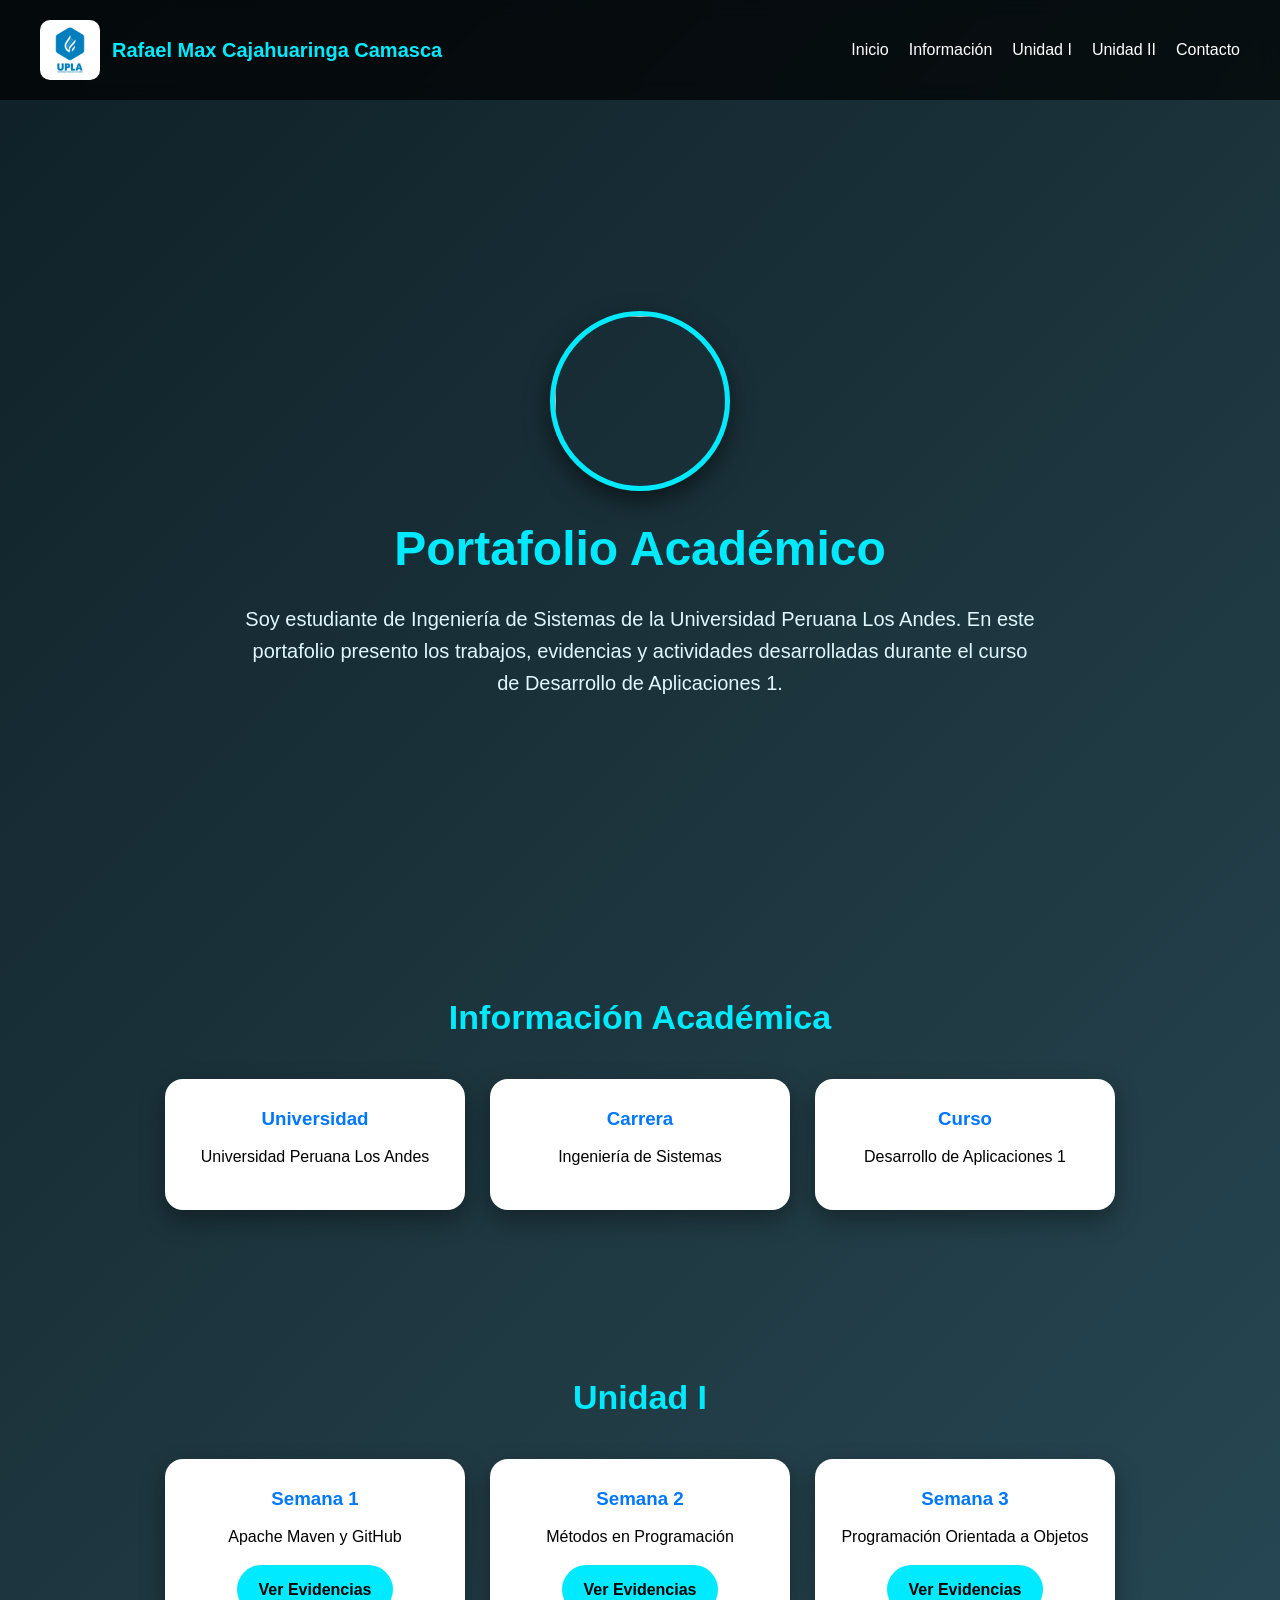
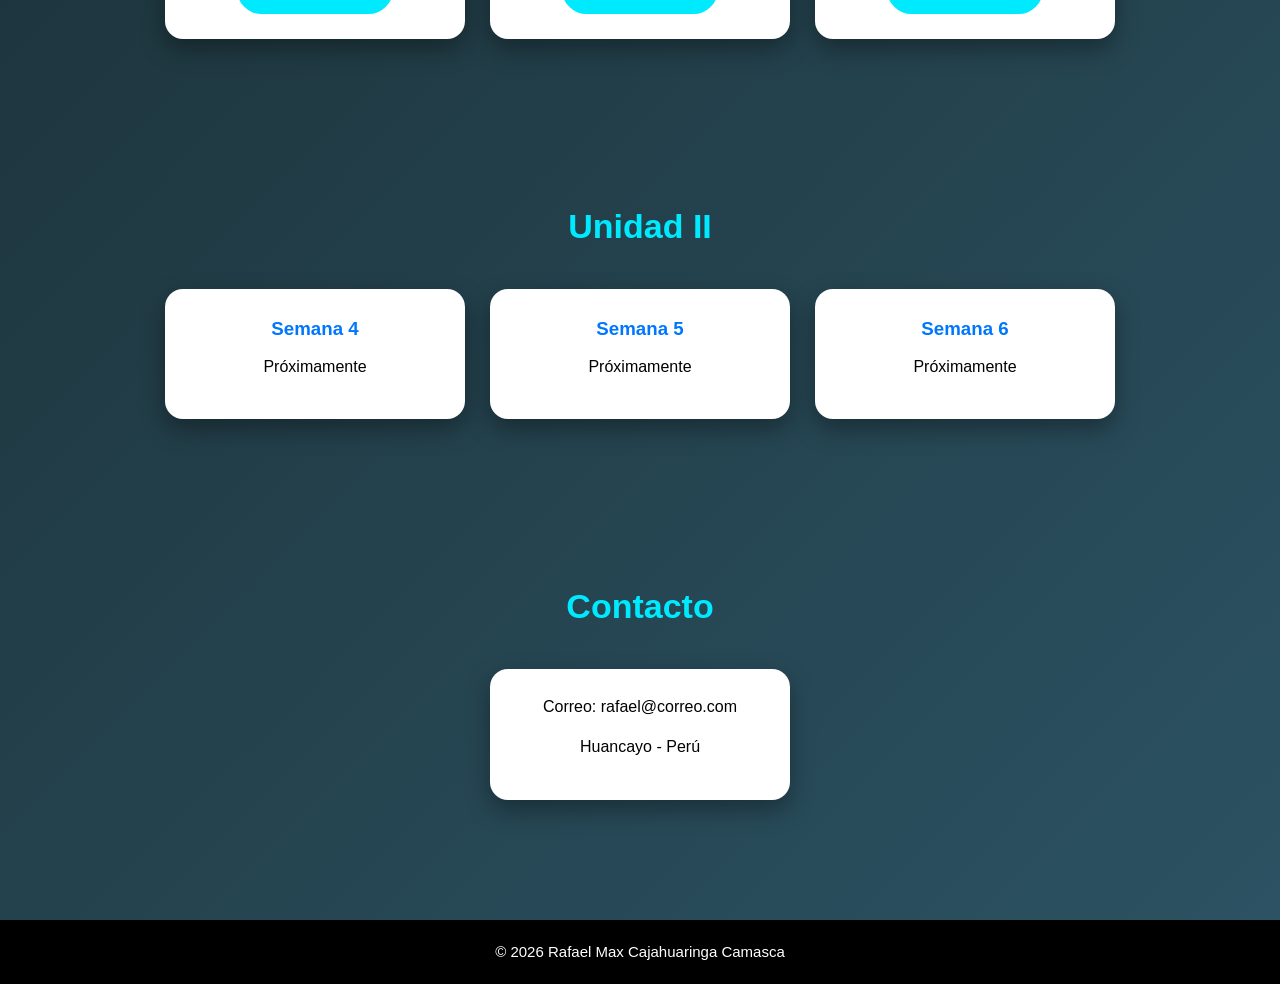
==== commit 26d4d461: "Rafitaaaaa" ====
--- a/index.html
+++ b/index.html
@@ -2,10 +2,8 @@
 <html lang="es">
 
 <head>
-
 <meta charset="UTF-8">
 <meta name="viewport" content="width=device-width, initial-scale=1.0">
-
 <title>Portafolio Académico</title>
 
 <link rel="stylesheet" href="styles.css">
@@ -17,7 +15,7 @@
 
 <body>
 
-<!-- NAVBAR -->
+<!-- MENU -->
 
 <nav>
 
@@ -34,9 +32,7 @@
 <ul>
 
 <li><a href="#inicio">Inicio</a></li>
-<li><a href="#info">Información</a></li>
-<li><a href="#hit">Manual HIT</a></li>
-<li><a href="#github">Manual HIT HUB</a></li>
+<li><a href="#informacion">Información</a></li>
 <li><a href="#unidad1">Unidad I</a></li>
 <li><a href="#unidad2">Unidad II</a></li>
 <li><a href="#contacto">Contacto</a></li>
@@ -45,306 +41,172 @@
 
 </nav>
 
-<!-- HERO -->
+<!-- PORTADA -->
 
 <section id="inicio" class="hero">
 
-<!-- FOTO PERSONAL -->
-
-<img src="Rafa.jpeg" class="foto-perfil">
+<img src="rafa.jpeg" class="foto-perfil">
 
 <h1>
-
-Portafolio Académico  
+Portafolio Académico
+</h1>
+
+<p class="descripcion">
+
+Soy estudiante de Ingeniería de Sistemas de la
+Universidad Peruana Los Andes.
+
+En este portafolio presento los trabajos,
+evidencias y actividades desarrolladas
+durante el curso de Desarrollo de Aplicaciones 1.
+
+</p>
+
+</section>
+
+<!-- INFORMACION -->
+
+<section id="informacion">
+
+<h2>Información Académica</h2>
+
+<div class="cards">
+
+<div class="card">
+
+<h3>Universidad</h3>
+
+<p>
+Universidad Peruana Los Andes
+</p>
+
+</div>
+
+<div class="card">
+
+<h3>Carrera</h3>
+
+<p>
+Ingeniería de Sistemas
+</p>
+
+</div>
+
+<div class="card">
+
+<h3>Curso</h3>
+
+<p>
 Desarrollo de Aplicaciones 1
-
-</h1>
-
-<p class="descripcion">
-
-Soy estudiante de la <b>Universidad Peruana Los Andes (UPLA)</b>,
-de la carrera profesional de Ingeniería de Sistemas.
-Me encuentro desarrollando competencias en programación,
-gestión de proyectos y creación de aplicaciones tecnológicas.
-
-Este portafolio académico presenta las evidencias
-desarrolladas durante el curso de Desarrollo
-de Aplicaciones 1, organizadas por unidades
-académicas y semanas de trabajo.
-
-</p>
-
-</section>
-
-<!-- INFORMACION -->
-
-<section id="info">
-
-<h2>Información Académica</h2>
-
-<div class="cards">
-
-<div class="card">
-
-<h3>Universidad</h3>
-
-<p>
-
-Universidad Peruana Los Andes  
-Facultad de Ingeniería  
-Carrera Profesional de Ingeniería de Sistemas  
-
-</p>
-
-</div>
-
-<div class="card">
-
-<h3>Curso</h3>
-
-<p>
-
-Desarrollo de Aplicaciones 1  
-Periodo Académico 2026  
-
-</p>
-
-</div>
-
-<div class="card">
-
-<h3>Estudiante</h3>
-
-<p>
-
-Rafael Max Cajahuaringa Camasca  
-Huancayo - Perú  
-
-</p>
-
-</div>
-
-</div>
-
-</section>
-
-<!-- MANUAL HIT -->
-
-<section id="hit">
-
-<h2>Manual de Uso Plataforma HIT</h2>
-
-<div class="cards">
-
-<div class="card">
-
-<h3>Ingreso al Sistema</h3>
-
-<p>
-
-Acceder utilizando el usuario institucional
-proporcionado por la universidad.
-
-</p>
-
-<h3>Uso del Aula Virtual</h3>
-
-<p>
-
-Permite revisar contenidos,
-descargar materiales y visualizar
-actividades académicas.
-
-</p>
-
-<h3>Entrega de Evidencias</h3>
-
-<p>
-
-Subir documentos en los formatos
-solicitados por el docente.
-
-</p>
-
-<a href="#" class="btn-doc">
-
-Acceder a HIT
-
+</p>
+
+</div>
+
+</div>
+
+</section>
+
+<!-- UNIDAD 1 -->
+
+<section id="unidad1">
+
+<h2>Unidad I</h2>
+
+<div class="cards">
+
+<div class="card">
+
+<h3>Semana 1</h3>
+
+<p>
+Apache Maven y GitHub
+</p>
+
+<a href="semana1/index.html" class="btn-doc">
+Ver Evidencias
 </a>
 
 </div>
 
-</div>
-
-</section>
-
-<!-- MANUAL GITHUB -->
-
-<section id="github">
-
-<h2>Manual de Uso GitHub</h2>
-
-<div class="cards">
-
-<div class="card">
-
-<h3>Creación de Repositorio</h3>
-
-<p>
-
-Crear un repositorio nuevo
-para almacenar los archivos del proyecto.
-
-</p>
-
-<h3>Subida de Archivos</h3>
-
-<p>
-
-Subir archivos desde Visual Studio Code
-o desde la interfaz web.
-
-</p>
-
-<h3>Control de Versiones</h3>
-
-<p>
-
-Registrar cambios mediante commits
-y sincronizar versiones.
-
-</p>
-
-<a href="https://github.com"
-target="_blank"
-class="btn-doc">
-
-Acceder a GitHub
-
+<div class="card">
+
+<h3>Semana 2</h3>
+
+<p>
+Métodos en Programación
+</p>
+
+<a href="semana2/index.html" class="btn-doc">
+Ver Evidencias
 </a>
 
 </div>
 
-</div>
-
-</section>
-
-<!-- UNIDAD I -->
-
-<section id="unidad1">
-
-<h2>
-
-Unidad I  
-Programación Orientada a Objetos  
-y Fundamentos del Desarrollo
-
-</h2>
-
-<div class="cards">
-
-<div class="card">
-
-<h3>Semana 1</h3>
-
-<h4>Apache Maven y Git/GitHub</h4>
-
-<p>
-
-Uso de herramientas fundamentales
-para la gestión de proyectos
-y control de versiones.
-
-</p>
-
-<a href="semana1/index.html"
-class="btn-doc">
-
+<div class="card">
+
+<h3>Semana 3</h3>
+
+<p>
+Programación Orientada a Objetos
+</p>
+
+<a href="semana3/index.html" class="btn-doc">
 Ver Evidencias
-
 </a>
 
 </div>
 
-<div class="card">
-
-<h3>Semana 2</h3>
-
-<h4>Métodos</h4>
-
-<p>
-
-Uso de métodos para estructurar
-programas informáticos.
-
-</p>
-
-<a href="semana2/index.html"
-class="btn-doc">
-
-Ver Evidencias
-
-</a>
-
-</div>
-
-<div class="card">
-
-<h3>Semana 3</h3>
-
-<h4>Programación Orientada a Objetos</h4>
-
-<p>
-
-Uso de clases y objetos
-para organizar aplicaciones.
-
-</p>
-
-<a href="semana3/index.html"
-class="btn-doc">
-
-Ver Evidencias
-
-</a>
-
-</div>
-
-<div class="card">
-
+</div>
+
+</section>
+
+<!-- UNIDAD 2 -->
+
+<section id="unidad2">
+
+<h2>Unidad II</h2>
+
+<div class="cards">
+
+<div class="card">
 <h3>Semana 4</h3>
-
-<p>
-
-Fundamentos avanzados
-de programación.
-
-</p>
-
-</div>
-
-</div>
-
-</section>
-
-<!-- UNIDAD II -->
-
-<section id="unidad2">
-
-<h2>
-
-Unidad II  
-Componentes de una Aplicación  
-y Organización de Evidencias
-
-</h2>
-
-<div class="cards">
-
-<div class="card"><h3>Semana 5</h3></div>
-<div class="card"><h3>Semana 6</h3></div>
-<div class="card"><h3>Semana 7</h3></div>
-<div class="card"><h3>Semana 8</h3></div>
+<p>Próximamente</p>
+</div>
+
+<div class="card">
+<h3>Semana 5</h3>
+<p>Próximamente</p>
+</div>
+
+<div class="card">
+<h3>Semana 6</h3>
+<p>Próximamente</p>
+</div>
+
+</div>
+
+</section>
+
+<!-- CONTACTO -->
+
+<section id="contacto">
+
+<h2>Contacto</h2>
+
+<div class="cards">
+
+<div class="card">
+
+<p>
+Correo:
+rafael@correo.com
+</p>
+
+<p>
+Huancayo - Perú
+</p>
+
+</div>
 
 </div>
 
@@ -353,10 +215,7 @@
 <footer>
 
 <p>
-
-© 2026  
-Rafael Max Cajahuaringa Camasca  
-
+© 2026 Rafael Max Cajahuaringa Camasca
 </p>
 
 </footer>
--- a/styles.css
+++ b/styles.css
@@ -4,306 +4,224 @@
 margin:0;
 padding:0;
 box-sizing:border-box;
-font-family:'Segoe UI', 'Trebuchet MS', sans-serif;
-}
-
-/* FONDO */
+font-family:'Segoe UI',sans-serif;
+scroll-behavior:smooth;
+}
+
+/* BODY */
 
 body{
-
-background: linear-gradient(
-135deg,
-#0f2027,
-#203a43,
-#2c5364
-);
-
+background:linear-gradient(135deg,#0f2027,#203a43,#2c5364);
 color:white;
-
-scroll-behavior:smooth;
-
+line-height:1.6;
 }
 
 /* NAVBAR */
 
 nav{
-
 display:flex;
 justify-content:space-between;
 align-items:center;
-
-padding:20px 50px;
-
-background:rgba(0,0,0,0.65);
-
+padding:20px 40px;
+background:rgba(0,0,0,0.70);
 position:sticky;
 top:0;
-
-backdrop-filter:blur(10px);
-
 z-index:1000;
-
-}
-
-/* LOGO */
+backdrop-filter:blur(8px);
+}
 
 .logo{
-
 display:flex;
 align-items:center;
-
-gap:15px;
-
-font-size:21px;
+gap:12px;
+font-size:20px;
 font-weight:bold;
-
-color:#00eaff;
-
-}
-
-/* LOGO UPLA */
+color:#00eaff;
+}
 
 .logo-img{
-
-width:70px;
-height:70px;
-
+width:60px;
+height:60px;
 object-fit:contain;
-
 background:white;
-
-border-radius:12px;
-
-padding:6px;
-
-box-shadow:0 6px 15px rgba(0,0,0,0.5);
-
-}
-
-/* MENU */
+border-radius:10px;
+padding:5px;
+}
 
 nav ul{
-
+display:flex;
 list-style:none;
-
-display:flex;
-
-gap:25px;
-
+gap:20px;
 }
 
 nav ul li a{
-
+text-decoration:none;
 color:white;
-
-text-decoration:none;
-
 font-weight:500;
-
 transition:0.3s;
-
 }
 
 nav ul li a:hover{
-
-color:#00eaff;
-
+color:#00eaff;
 }
 
 /* HERO */
 
 .hero{
-
 min-height:90vh;
-
 display:flex;
 flex-direction:column;
 justify-content:center;
 align-items:center;
-
-text-align:center;
-
+text-align:center;
 padding:40px;
-
-}
-
-/* FOTO PERFIL */
+}
 
 .foto-perfil{
-
-width:190px;
-height:190px;
-
+width:180px;
+height:180px;
 border-radius:50%;
-
 object-fit:cover;
-
-border:6px solid #00eaff;
-
+border:5px solid #00eaff;
 margin-bottom:20px;
-
-box-shadow:0 10px 30px rgba(0,0,0,0.7);
-
-}
-
-/* TITULO */
+box-shadow:0 10px 25px rgba(0,0,0,0.5);
+}
 
 .hero h1{
-
 font-size:48px;
-
-color:#00eaff;
-
-margin-bottom:18px;
-
-}
-
-/* DESCRIPCION */
+color:#00eaff;
+margin-bottom:15px;
+}
 
 .descripcion{
-
+max-width:800px;
 font-size:20px;
-
-width:70%;
-
-line-height:1.8;
-
 color:#e0f7ff;
-
 }
 
 /* SECCIONES */
 
 section{
-
 padding:80px 40px;
-
-text-align:center;
-
-}
-
-/* TITULOS */
+text-align:center;
+}
 
 h2{
-
 font-size:34px;
-
-color:#00eaff;
-
-margin-bottom:30px;
-
+color:#00eaff;
+margin-bottom:35px;
 }
 
 /* CARDS */
 
 .cards{
-
 display:flex;
 justify-content:center;
 flex-wrap:wrap;
-
-gap:30px;
-
-}
-
-/* CARD */
+gap:25px;
+}
 
 .card{
-
 background:white;
-
 color:black;
-
-padding:30px;
-
-width:320px;
-
-border-radius:20px;
-
-box-shadow:0 12px 28px rgba(0,0,0,0.45);
-
+width:300px;
+padding:25px;
+border-radius:18px;
+box-shadow:0 10px 25px rgba(0,0,0,0.35);
 transition:0.3s;
-
-text-align:left;
-
-}
-
-/* HOVER */
+text-align:center;
+}
 
 .card:hover{
-
-transform:translateY(-12px);
-
-box-shadow:0 18px 35px rgba(0,0,0,0.6);
-
-}
-
-/* BOTONES */
+transform:translateY(-10px);
+box-shadow:0 15px 30px rgba(0,0,0,0.45);
+}
+
+.card h3{
+margin-bottom:10px;
+color:#0077ff;
+}
+
+.card p{
+margin-bottom:15px;
+}
+
+/* BOTON */
 
 .btn-doc{
-
 display:inline-block;
-
-margin-top:18px;
-
-padding:12px 20px;
-
+padding:12px 22px;
 background:#00eaff;
-
 color:black;
-
-border-radius:30px;
-
 text-decoration:none;
-
 font-weight:bold;
-
+border-radius:25px;
 transition:0.3s;
-
 }
 
 .btn-doc:hover{
-
 background:#0077ff;
-
 color:white;
-
-}
-
-/* UNIDADES */
-
-#unidad1{
-
-background:rgba(0,0,0,0.25);
-
-border-top:3px solid #00eaff;
-
-border-bottom:3px solid #00eaff;
-
-}
-
-#unidad2{
-
-background:rgba(0,0,0,0.25);
-
-border-top:3px solid #0077ff;
-
-border-bottom:3px solid #0077ff;
-
 }
 
 /* FOOTER */
 
 footer{
-
 background:black;
-
-padding:25px;
-
-text-align:center;
-
-margin-top:50px;
-
+padding:20px;
+text-align:center;
+margin-top:40px;
 font-size:15px;
+}
+
+/* RESPONSIVE */
+
+@media(max-width:900px){
+
+nav{
+flex-direction:column;
+gap:15px;
+}
+
+nav ul{
+flex-wrap:wrap;
+justify-content:center;
+}
+
+.hero h1{
+font-size:35px;
+}
+
+.descripcion{
+font-size:18px;
+}
+
+}
+
+@media(max-width:600px){
+
+.logo{
+font-size:16px;
+text-align:center;
+flex-direction:column;
+}
+
+.logo-img{
+width:50px;
+height:50px;
+}
+
+.hero h1{
+font-size:28px;
+}
+
+.descripcion{
+font-size:16px;
+}
+
+.card{
+width:100%;
+max-width:320px;
+}
 
 }
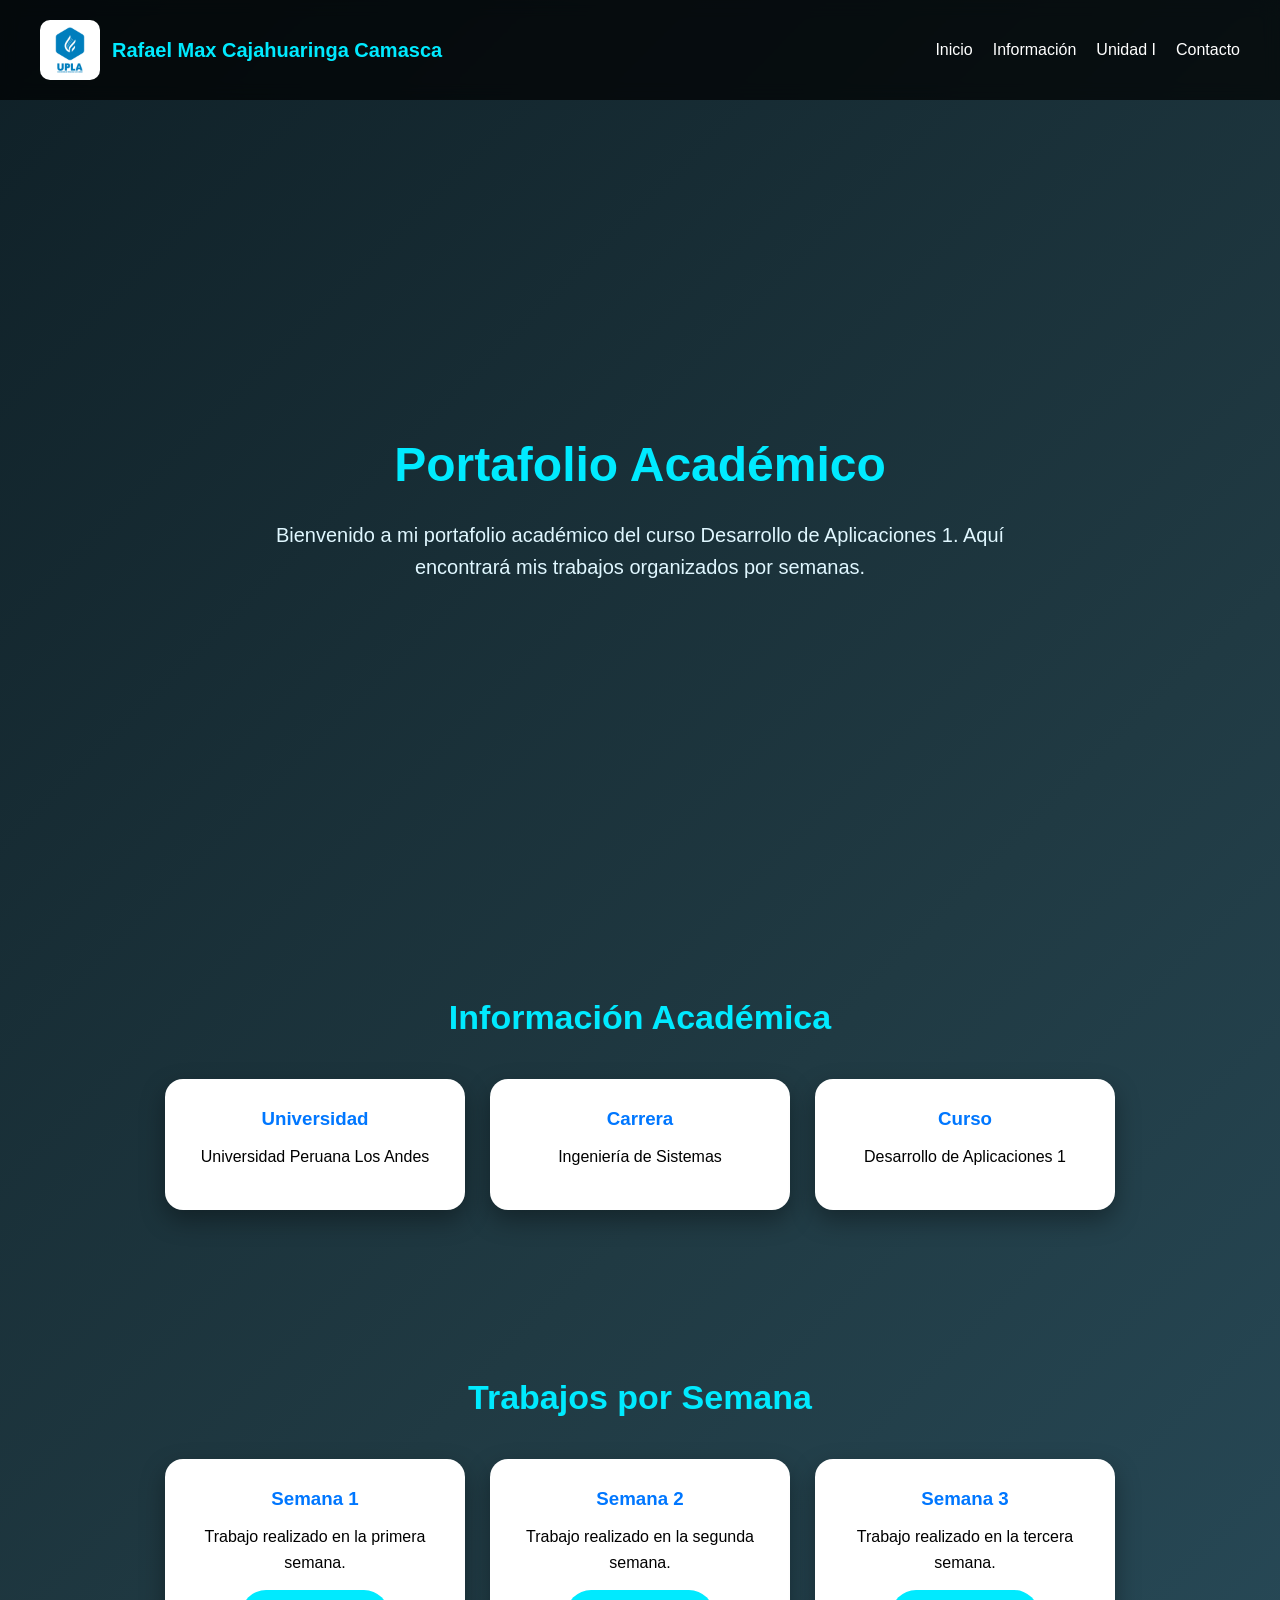
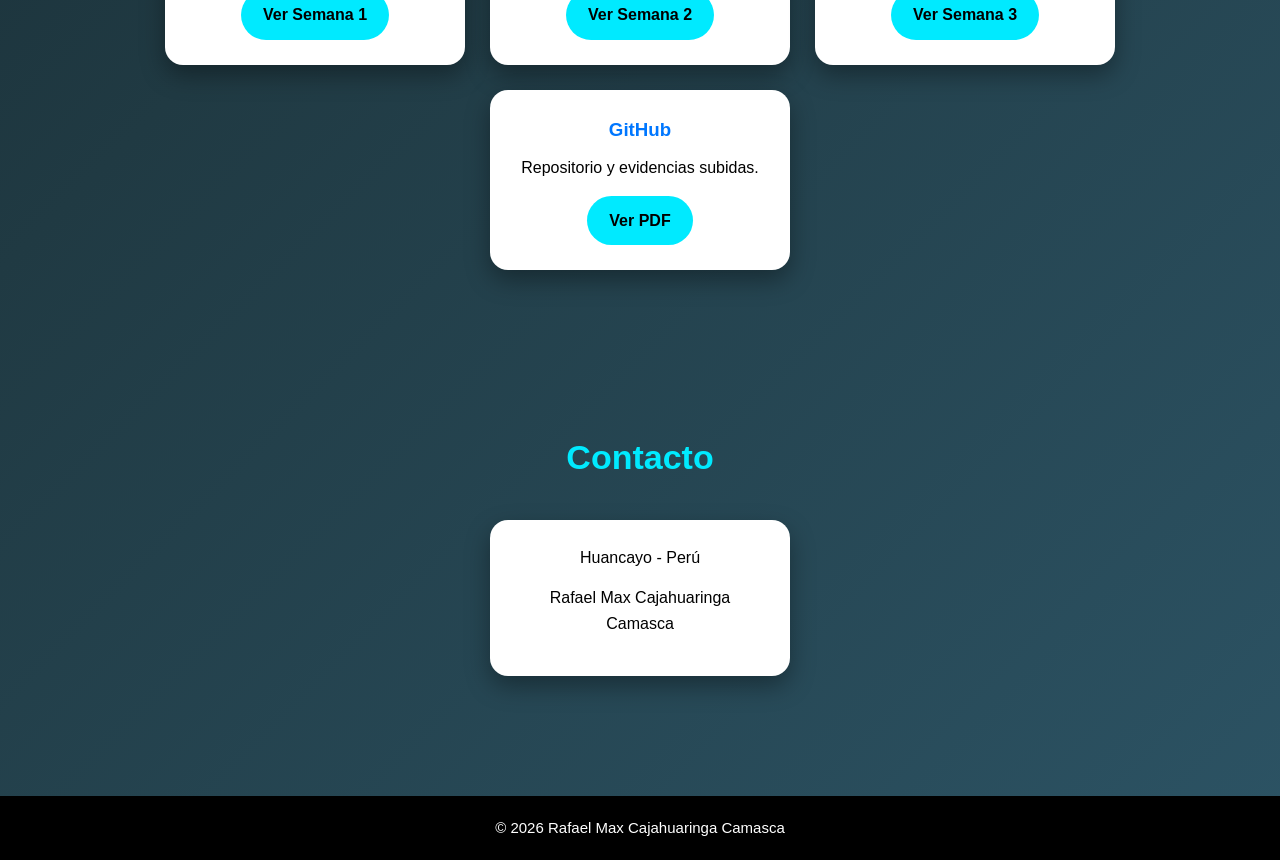
==== commit 78d868f0: "rafafafa" ====
--- a/index.html
+++ b/index.html
@@ -2,14 +2,13 @@
 <html lang="es">
 
 <head>
+
 <meta charset="UTF-8">
 <meta name="viewport" content="width=device-width, initial-scale=1.0">
+
 <title>Portafolio Académico</title>
 
 <link rel="stylesheet" href="styles.css">
-
-<link rel="stylesheet"
-href="https://cdnjs.cloudflare.com/ajax/libs/font-awesome/6.5.0/css/all.min.css">
 
 </head>
 
@@ -34,7 +33,6 @@
 <li><a href="#inicio">Inicio</a></li>
 <li><a href="#informacion">Información</a></li>
 <li><a href="#unidad1">Unidad I</a></li>
-<li><a href="#unidad2">Unidad II</a></li>
 <li><a href="#contacto">Contacto</a></li>
 
 </ul>
@@ -45,20 +43,14 @@
 
 <section id="inicio" class="hero">
 
-<img src="rafa.jpeg" class="foto-perfil">
-
-<h1>
-Portafolio Académico
-</h1>
+<h1>Portafolio Académico</h1>
 
 <p class="descripcion">
 
-Soy estudiante de Ingeniería de Sistemas de la
-Universidad Peruana Los Andes.
+Bienvenido a mi portafolio académico del curso
+Desarrollo de Aplicaciones 1.
 
-En este portafolio presento los trabajos,
-evidencias y actividades desarrolladas
-durante el curso de Desarrollo de Aplicaciones 1.
+Aquí encontrará mis trabajos organizados por semanas.
 
 </p>
 
@@ -73,33 +65,18 @@
 <div class="cards">
 
 <div class="card">
-
 <h3>Universidad</h3>
-
-<p>
-Universidad Peruana Los Andes
-</p>
-
+<p>Universidad Peruana Los Andes</p>
 </div>
 
 <div class="card">
-
 <h3>Carrera</h3>
-
-<p>
-Ingeniería de Sistemas
-</p>
-
+<p>Ingeniería de Sistemas</p>
 </div>
 
 <div class="card">
-
 <h3>Curso</h3>
-
-<p>
-Desarrollo de Aplicaciones 1
-</p>
-
+<p>Desarrollo de Aplicaciones 1</p>
 </div>
 
 </div>
@@ -110,7 +87,7 @@
 
 <section id="unidad1">
 
-<h2>Unidad I</h2>
+<h2>Trabajos por Semana</h2>
 
 <div class="cards">
 
@@ -118,12 +95,10 @@
 
 <h3>Semana 1</h3>
 
-<p>
-Apache Maven y GitHub
-</p>
+<p>Trabajo realizado en la primera semana.</p>
 
-<a href="semana1/index.html" class="btn-doc">
-Ver Evidencias
+<a href="Semana 1/Index.html" class="btn-doc">
+Ver Semana 1
 </a>
 
 </div>
@@ -132,12 +107,10 @@
 
 <h3>Semana 2</h3>
 
-<p>
-Métodos en Programación
-</p>
+<p>Trabajo realizado en la segunda semana.</p>
 
-<a href="semana2/index.html" class="btn-doc">
-Ver Evidencias
+<a href="Semana 2/index.html" class="btn-doc">
+Ver Semana 2
 </a>
 
 </div>
@@ -146,41 +119,24 @@
 
 <h3>Semana 3</h3>
 
-<p>
-Programación Orientada a Objetos
-</p>
+<p>Trabajo realizado en la tercera semana.</p>
 
-<a href="semana3/index.html" class="btn-doc">
-Ver Evidencias
+<a href="Semana 3/index.html" class="btn-doc">
+Ver Semana 3
 </a>
 
 </div>
 
-</div>
+<div class="card">
 
-</section>
+<h3>GitHub</h3>
 
-<!-- UNIDAD 2 -->
+<p>Repositorio y evidencias subidas.</p>
 
-<section id="unidad2">
+<a href="Github/APLICACIONES 1 (1).pdf" class="btn-doc">
+Ver PDF
+</a>
 
-<h2>Unidad II</h2>
-
-<div class="cards">
-
-<div class="card">
-<h3>Semana 4</h3>
-<p>Próximamente</p>
-</div>
-
-<div class="card">
-<h3>Semana 5</h3>
-<p>Próximamente</p>
-</div>
-
-<div class="card">
-<h3>Semana 6</h3>
-<p>Próximamente</p>
 </div>
 
 </div>
@@ -197,13 +153,10 @@
 
 <div class="card">
 
-<p>
-Correo:
-rafael@correo.com
-</p>
+<p>Huancayo - Perú</p>
 
 <p>
-Huancayo - Perú
+Rafael Max Cajahuaringa Camasca
 </p>
 
 </div>
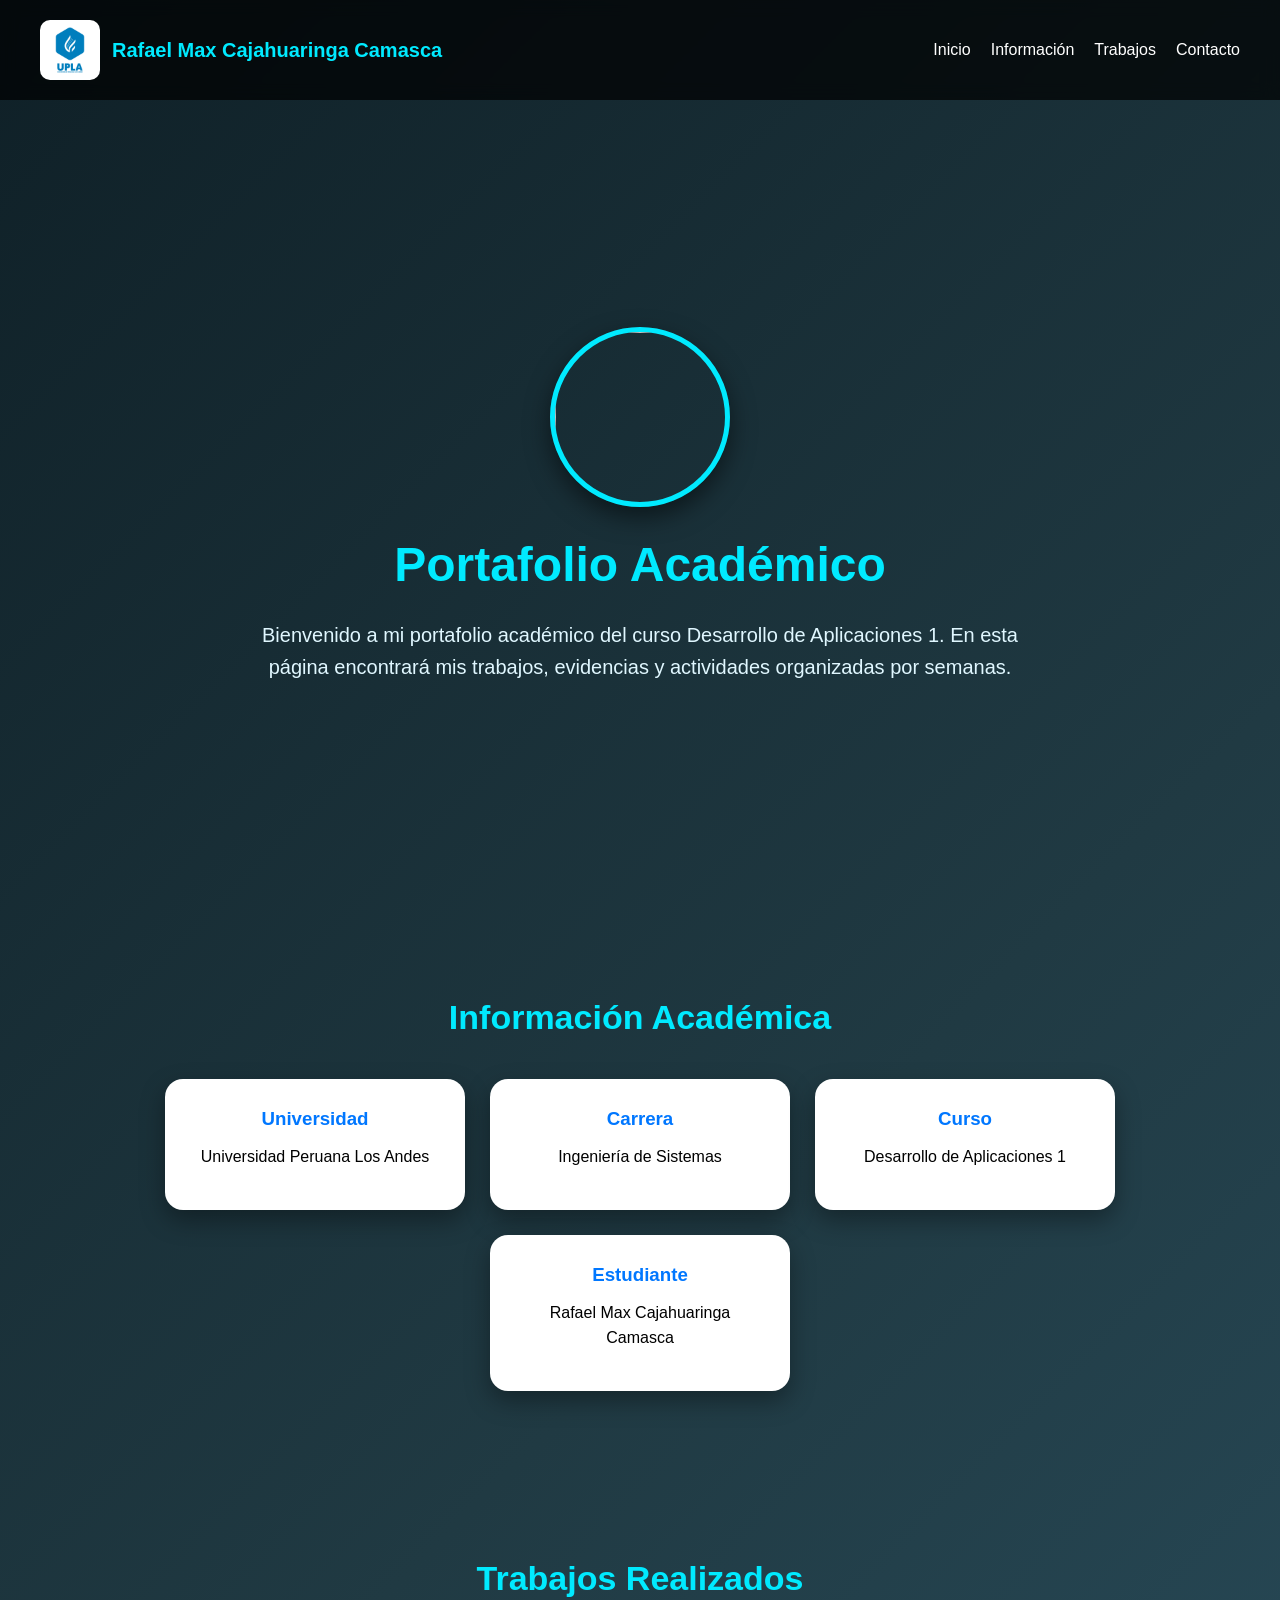
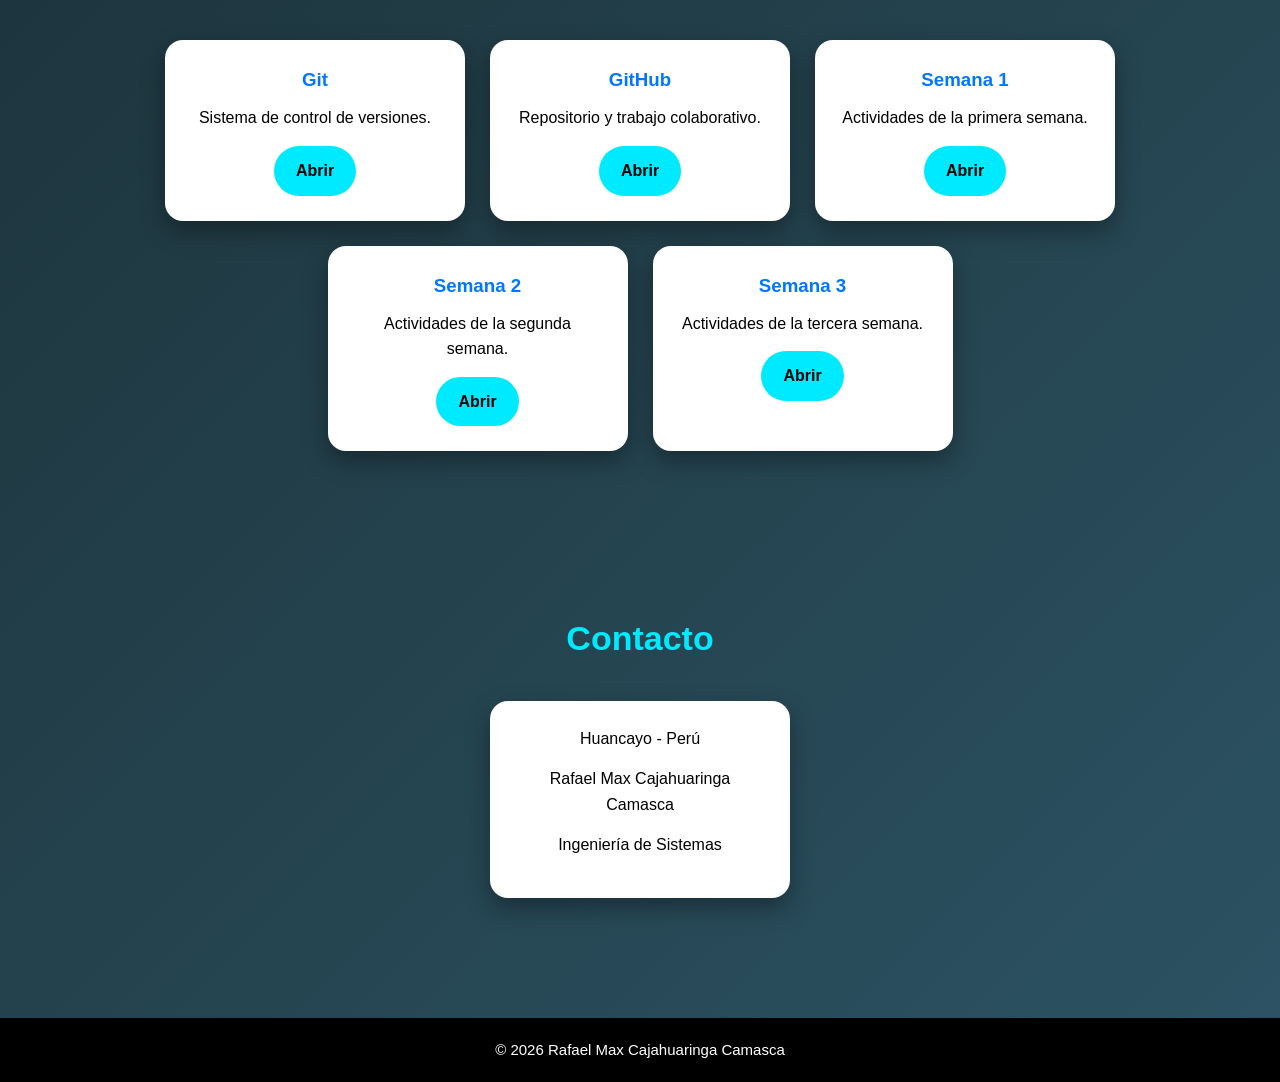
==== commit acb02285: "Con fe bro" ====
--- a/index.html
+++ b/index.html
@@ -9,6 +9,9 @@
 <title>Portafolio Académico</title>
 
 <link rel="stylesheet" href="styles.css">
+
+<link rel="stylesheet"
+href="https://cdnjs.cloudflare.com/ajax/libs/font-awesome/6.5.0/css/all.min.css">
 
 </head>
 
@@ -32,7 +35,7 @@
 
 <li><a href="#inicio">Inicio</a></li>
 <li><a href="#informacion">Información</a></li>
-<li><a href="#unidad1">Unidad I</a></li>
+<li><a href="#trabajos">Trabajos</a></li>
 <li><a href="#contacto">Contacto</a></li>
 
 </ul>
@@ -43,14 +46,19 @@
 
 <section id="inicio" class="hero">
 
-<h1>Portafolio Académico</h1>
+<img src="rafa.jpeg" class="foto-perfil">
+
+<h1>
+Portafolio Académico
+</h1>
 
 <p class="descripcion">
 
 Bienvenido a mi portafolio académico del curso
 Desarrollo de Aplicaciones 1.
 
-Aquí encontrará mis trabajos organizados por semanas.
+En esta página encontrará mis trabajos,
+evidencias y actividades organizadas por semanas.
 
 </p>
 
@@ -65,76 +73,133 @@
 <div class="cards">
 
 <div class="card">
+
 <h3>Universidad</h3>
-<p>Universidad Peruana Los Andes</p>
-</div>
-
-<div class="card">
+
+<p>
+Universidad Peruana Los Andes
+</p>
+
+</div>
+
+<div class="card">
+
 <h3>Carrera</h3>
-<p>Ingeniería de Sistemas</p>
-</div>
-
-<div class="card">
+
+<p>
+Ingeniería de Sistemas
+</p>
+
+</div>
+
+<div class="card">
+
 <h3>Curso</h3>
-<p>Desarrollo de Aplicaciones 1</p>
-</div>
-
-</div>
-
-</section>
-
-<!-- UNIDAD 1 -->
-
-<section id="unidad1">
-
-<h2>Trabajos por Semana</h2>
+
+<p>
+Desarrollo de Aplicaciones 1
+</p>
+
+</div>
+
+<div class="card">
+
+<h3>Estudiante</h3>
+
+<p>
+Rafael Max Cajahuaringa Camasca
+</p>
+
+</div>
+
+</div>
+
+</section>
+
+<!-- TRABAJOS -->
+
+<section id="trabajos">
+
+<h2>Trabajos Realizados</h2>
 
 <div class="cards">
 
+<!-- GIT -->
+
+<div class="card">
+
+<h3>Git</h3>
+
+<p>
+Sistema de control de versiones.
+</p>
+
+<a href="Git/index.html" class="btn-doc">
+Abrir
+</a>
+
+</div>
+
+<!-- GITHUB -->
+
+<div class="card">
+
+<h3>GitHub</h3>
+
+<p>
+Repositorio y trabajo colaborativo.
+</p>
+
+<a href="Github/index.html" class="btn-doc">
+Abrir
+</a>
+
+</div>
+
+<!-- SEMANA 1 -->
+
 <div class="card">
 
 <h3>Semana 1</h3>
 
-<p>Trabajo realizado en la primera semana.</p>
-
-<a href="Semana 1/Index.html" class="btn-doc">
-Ver Semana 1
-</a>
-
-</div>
+<p>
+Actividades de la primera semana.
+</p>
+
+<a href="Semana 1/index.html" class="btn-doc">
+Abrir
+</a>
+
+</div>
+
+<!-- SEMANA 2 -->
 
 <div class="card">
 
 <h3>Semana 2</h3>
 
-<p>Trabajo realizado en la segunda semana.</p>
+<p>
+Actividades de la segunda semana.
+</p>
 
 <a href="Semana 2/index.html" class="btn-doc">
-Ver Semana 2
-</a>
-
-</div>
+Abrir
+</a>
+
+</div>
+
+<!-- SEMANA 3 -->
 
 <div class="card">
 
 <h3>Semana 3</h3>
 
-<p>Trabajo realizado en la tercera semana.</p>
+<p>
+Actividades de la tercera semana.
+</p>
 
 <a href="Semana 3/index.html" class="btn-doc">
-Ver Semana 3
-</a>
-
-</div>
-
-<div class="card">
-
-<h3>GitHub</h3>
-
-<p>Repositorio y evidencias subidas.</p>
-
-<a href="Github/APLICACIONES 1 (1).pdf" class="btn-doc">
-Ver PDF
+Abrir
 </a>
 
 </div>
@@ -153,17 +218,25 @@
 
 <div class="card">
 
-<p>Huancayo - Perú</p>
+<p>
+Huancayo - Perú
+</p>
 
 <p>
 Rafael Max Cajahuaringa Camasca
 </p>
 
-</div>
-
-</div>
-
-</section>
+<p>
+Ingeniería de Sistemas
+</p>
+
+</div>
+
+</div>
+
+</section>
+
+<!-- FOOTER -->
 
 <footer>
 
